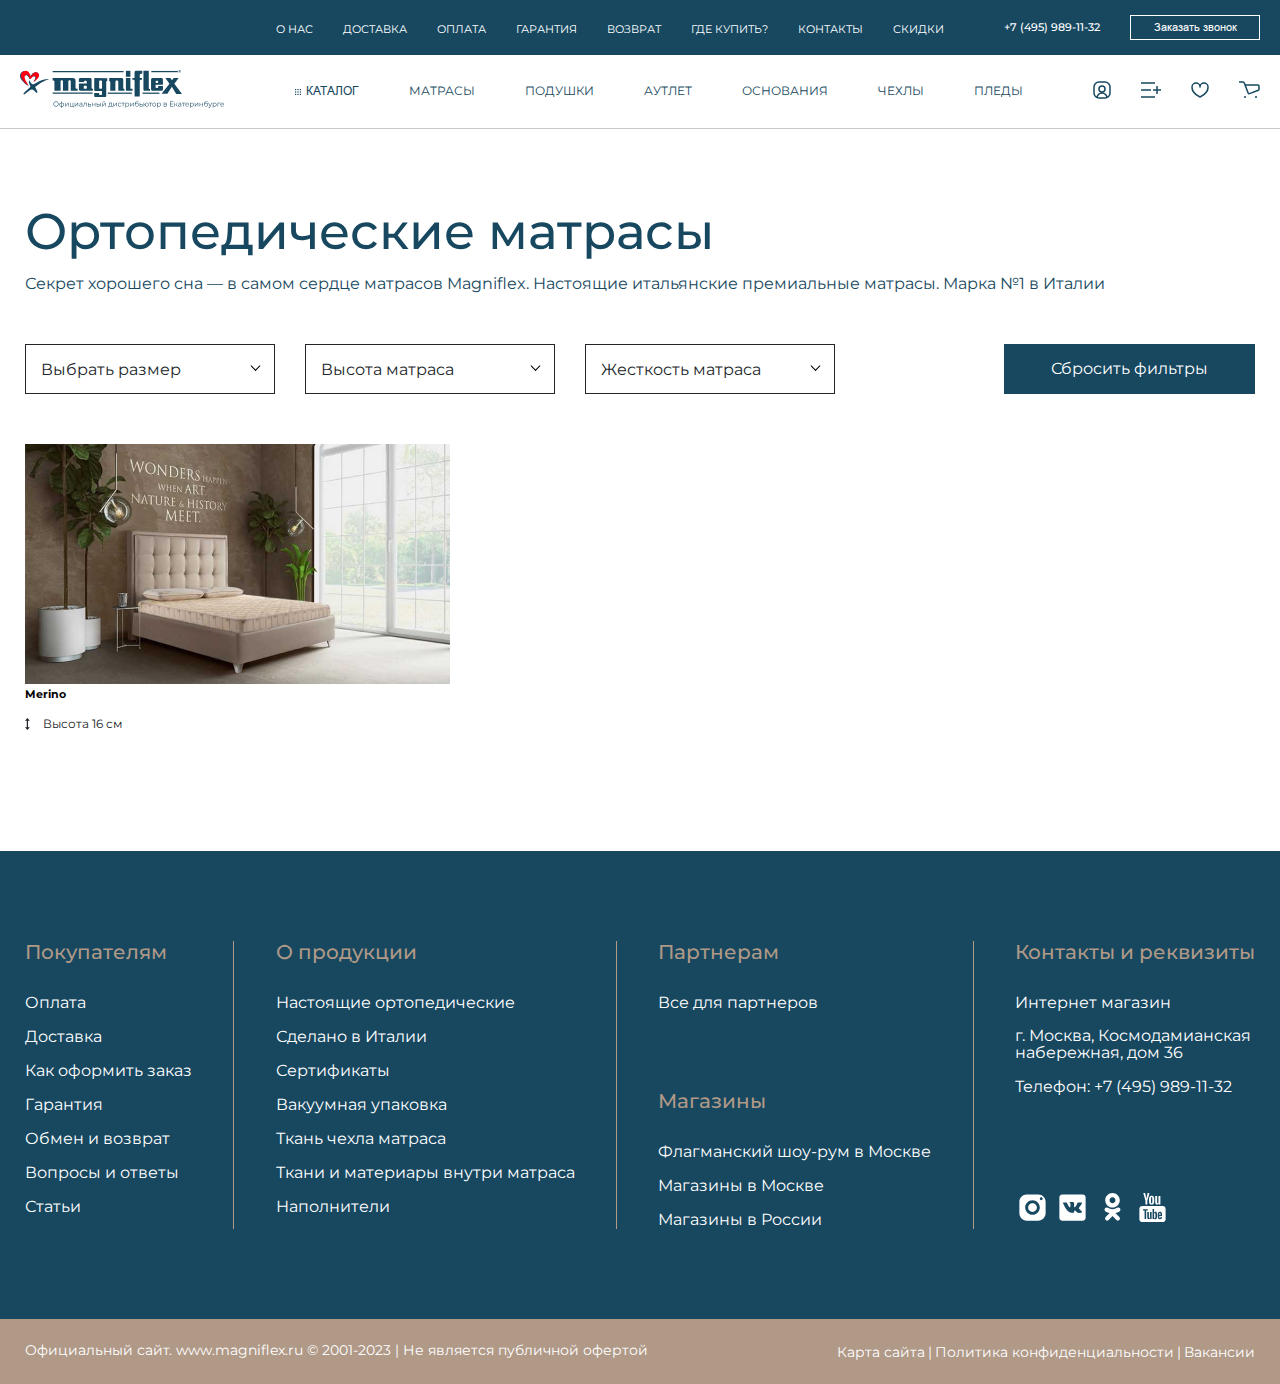
==== catalog.html @ 3612553d "catalog page in progress" ====
<!DOCTYPE html>
<html lang="ru">
<head>
    <meta charset="UTF-8">
    <meta name="viewport" content="width=device-width, initial-scale=1.0">
    <title>MAGNIFLEX</title>
    <!-- Swiper css -->
    <link rel="stylesheet" href="https://cdn.jsdelivr.net/npm/swiper@11/swiper-bundle.min.css" />
    <!-- css file -->
    <!-- fonts -->
    <link rel="stylesheet" href="./fonts/Arial/stylesheet.css">
    <link rel="stylesheet" href="./fonts/Inter/stylesheet.css">
    <link rel="stylesheet" href="./fonts/FuturaPT/stylesheet.css">
    <link rel="preconnect" href="https://fonts.googleapis.com">
    <link rel="preconnect" href="https://fonts.gstatic.com" crossorigin>
    <link href="https://fonts.googleapis.com/css2?family=Bebas+Neue&family=Montserrat:ital,wght@0,100..900;1,100..900&display=swap" rel="stylesheet">
    <!-- fonts -->
    <!-- css link -->
    <link rel="stylesheet" href="./css/style.css">
    <!-- css link -->
</head>
<body>
    <div class="wrapper">

        <!-- header -->
        <header class="header">
            <div class="header_top">
                <div class="main_header_container">
                    <ul class="header_top_link">
                        <li class="header_top_item">
                            <a href="#">
                                О нас
                            </a>
                        </li>
                        <li class="header_top_item">
                            <a href="#">
                                Доставка
                            </a>
                        </li>
                        <li class="header_top_item">
                            <a href="#">
                                Оплата
                            </a>
                        </li>
                        <li class="header_top_item">
                            <a href="#">
                                Гарантия
                            </a>
                        </li>
                        <li class="header_top_item">
                            <a href="#">
                                Возврат
                            </a>
                        </li>
                        <li class="header_top_item">
                            <a href="#">
                                Где купить?
                            </a>
                        </li>
                        <li class="header_top_item">
                            <a href="#">
                                Контакты
                            </a>
                        </li>
                        <li class="header_top_item">
                            <a href="#">
                                Скидки
                            </a>
                        </li>
                    </ul>
                    <div class="header_top_btn">
                        <a href="tel:+74959891132" class="header_top_phone">
                            +7 (495) 989-11-32
                        </a>
                        <button class="header_btn">
                            Заказать звонок
                        </button>
                    </div>
                </div>
            </div>
            <div class="header_bottom">
                <div class="main_header_container">
                    <a href="/" class="header_logo">
                        <img src="./images/logo/header_logo.svg" alt="">
                    </a>
                    <ul class="header_bottom_link">
                        <li class="header_bottom_item">
                            <button class="catalog_btn">
                                <svg width="6" height="6" viewBox="0 0 6 6" fill="none" xmlns="http://www.w3.org/2000/svg">
                                    <rect width="1.2" height="1.2" fill="#174860"/>
                                    <rect x="2.39999" width="1.2" height="1.2" fill="#174860"/>
                                    <rect x="4.79999" width="1.2" height="1.2" fill="#174860"/>
                                    <rect y="2.39999" width="1.2" height="1.2" fill="#174860"/>
                                    <rect y="4.8" width="1.2" height="1.2" fill="#174860"/>
                                    <rect x="2.39999" y="2.39999" width="1.2" height="1.2" fill="#174860"/>
                                    <rect x="2.39999" y="4.8" width="1.2" height="1.2" fill="#174860"/>
                                    <rect x="4.79999" y="2.39999" width="1.2" height="1.2" fill="#174860"/>
                                    <rect x="4.79999" y="4.8" width="1.2" height="1.2" fill="#174860"/>
                                </svg>
                                Каталог
                            </button>
                        </li>
                        <li class="header_bottom_item">
                            <a href="#">
                                Матрасы
                            </a>
                        </li>
                        <li class="header_bottom_item">
                            <a href="#">
                                Подушки
                            </a>
                        </li>
                        <li class="header_bottom_item">
                            <a href="#">
                                Аутлет
                            </a>
                        </li>
                        <li class="header_bottom_item">
                            <a href="#">
                                Основания
                            </a>
                        </li>
                        <li class="header_bottom_item hidden">
                            <a href="#">
                                Чехлы
                            </a>
                        </li>
                        <li class="header_bottom_item hidden">
                            <a href="#">
                                Пледы
                            </a>
                        </li>
                    </ul>
                    <div class="header_icons">
                        <a href="#">
                            <img src="./images/icons/user_icon.svg" alt="">
                        </a>
                        <a href="#">
                            <img src="./images/icons/catalog_2.svg" alt="">
                        </a>
                        <a href="#">
                            <img src="./images/icons/heart_icon.svg" alt="">
                        </a>
                        <a href="#">
                            <img src="./images/icons/shop_icon.svg" alt="">
                        </a>
                        <button class="burger_icon">
                            <img src="./images/icons/burger_icon.svg" alt="">
                        </button>
                    </div>
                </div>
            </div>
            <div class="catalog">
                <ul class="catalog_link">
                    <li class="catalog_item">
                        <a href="#">
                            <img src="./images/catalog1.png" alt="">
                            <span>
                                Матрасы
                            </span>
                        </a>
                    </li>
                    <li class="catalog_item center">
                        <a href="#">
                            <img src="./images/catalog2.png" alt="">
                            <span>
                                Подушки
                            </span>
                        </a>
                    </li>
                    <li class="catalog_item end">
                        <a href="#">
                            <img src="./images/catalog3.png" alt="">
                            <span>
                                Чехлы
                            </span>
                        </a>
                    </li>
                    <li class="catalog_item">
                        <a href="#">
                            <img src="./images/catalog4.png" alt="">
                            <span>
                                Основания
                            </span>
                        </a>
                    </li>
                    <li class="catalog_item center">
                        <a href="#">
                            <img src="./images/catalog5.png" alt="">
                            <span>
                                Пледы
                            </span>
                        </a>
                    </li>
                </ul>
            </div>
            <!-- media_menu -->
            <div class="media_menu">
                <ul class="media_menu_link">
                    <li class="media_menu_item">
                        <a href="#">
                            Матрасы
                        </a>
                    </li>
                    <li class="media_menu_item">
                        <a href="#">
                            Подушки
                        </a>
                    </li>
                    <li class="media_menu_item">
                        <a href="#">
                            Аутлет
                        </a>
                    </li>
                    <li class="media_menu_item">
                        <a href="#">
                            Основания
                        </a>
                    </li>
                    <li class="media_menu_item">
                        <a href="#">
                            Чехлы
                        </a>
                    </li>
                    <li class="media_menu_item">
                        <a href="#">
                            Пледы
                        </a>
                    </li>
                </ul>
                <div class="header_top_btn">
                    <a href="tel:+74959891132" class="header_top_phone">
                        +7 (495) 989-11-32
                    </a>
                    <button class="header_btn">
                        Заказать звонок
                    </button>
                </div>
            </div>
            <!-- media_menu -->
        </header>
        <!-- header -->


        <!-- main -->
        <main>

          <!-- catalog -->
          <section class="catalog_block">
            <div class="main_container title_container">
              <div class="catalog_block_title">
                <div class="title_content">
                  <h3 class="main_title">
                    Ортопедические матрасы
                  </h3>
                  <p>
                    Секрет хорошего сна — в самом сердце матрасов Magniflex. Настоящие итальянские премиальные матрасы. Марка №1 в Италии
                  </p>
                </div>
                <button class="filter_media_btn">
                  Фильтры
                  <img src="./images/icons/catalog_filter.svg" alt="">
                </button>
              </div>
            </div>
            <div class="main_container">
              <div class="catalog_filter">
                <div class="filter_left">
                  <div class="select">
                    <div class="selectBtn" data-type="firstOption">
                      Выбрать размер
                    </div>
                    <div class="selectDropdown">
                      <div class="option" data-type="firstOption">First option</div>
                      <div class="option" data-type="secondOption">Second option</div>
                      <div class="option" data-type="thirdOption">Third option</div>
                    </div>
                  </div>
                  <div class="select">
                    <div class="selectBtn" data-type="firstOption">
                      Высота матраса
                    </div>
                    <div class="selectDropdown">
                      <div class="option" data-type="firstOption">First option</div>
                      <div class="option" data-type="secondOption">Second option</div>
                      <div class="option" data-type="thirdOption">Third option</div>
                      <div class="option" data-type="forthOption">Forth option</div>
                      <div class="option" data-type="fifthOption">Fifth option</div>
                      <div class="option" data-type="sixthOption">Sixth option</div>
                    </div>
                  </div>
                  <div class="select">
                    <div class="selectBtn" data-type="firstOption">
                      Жесткость матраса
                    </div>
                    <div class="selectDropdown">
                      <div class="option" data-type="firstOption">First option</div>
                      <div class="option" data-type="secondOption">Second option</div>
                      <div class="option" data-type="thirdOption">Third option</div>
                    </div>
                  </div>
                </div>
                <button class="filter_btn">
                  Сбросить фильтры
                </button>
              </div>
              <div class="catalog_cards">
                <div class="catalog_card">
                  <img src="./images/catalog_img.png" alt="">
                  <div class="catalog_card_content">
                    <h6>
                      Merino
                    </h6>
                    <div class="catalog_card_filter">
                      <div class="card_size">
                        <img src="./images/icons/size-icon.svg" alt="">
                        <div class="select">
                          <div class="selectBtn" data-type="firstOption">
                            Высота 16 см
                          </div>
                          <div class="selectDropdown">
                            <div class="option" data-type="firstOption">
                              Высота 17 см
                            </div>
                            <div class="option" data-type="secondOption">
                              Высота 18 см
                            </div>
                            <div class="option" data-type="thirdOption">
                              Высота 19 см
                            </div>
                          </div>
                        </div>
                      </div>
                      <select class="vodiapicker">
                        <option value="en" class="test select_btn" data-thumbnail="./images/icons/circle1.svg">
                          Мягкий
                        </option>
                        <option value="au" class="select_btn" data-thumbnail="./images/icons/circle2.svg">
                          Средней мягкости
                        </option>
                        <option value="uk" class="select_btn" data-thumbnail="./images/icons/circle3.svg">
                          Средний
                        </option>
                        <option value="cn" class="select_btn" data-thumbnail="./images/icons/circle4.svg">
                          Сердней жесткости
                        </option>
                        <option value="de" class="select_btn" data-thumbnail="./images/icons/circle5.svg">
                          Жесткий
                        </option>
                        <option value="dk" class="select_btn" data-thumbnail="./images/icons/circle6.svg">
                          Dual
                        </option>
                        <option value="fr" class="select_btn" data-thumbnail="./images/icons/circle7.svg">
                          Средней жесткости / жетский
                        </option>
                      </select>
                      <div class="lang-select">
                        <button class="btn-select" value=""></button>
                        <div class="b">
                          <ul id="a"></ul>
                        </div>
                      </div>
                    </div>
                </div>
              </div>
            </div>
          </section>
          <!-- catalog -->

        </main>
        <!-- main -->

        <!-- footer -->
        <footer class="footer">
            <div class="footer_top">
                <div class="main_container">
                    <div class="footer_block">
                        <h6>
                            Покупателям
                        </h6>
                        <div class="footer_links">
                            <ul class="footer_link">
                                <li class="footer_item">
                                    <a href="#">
                                        Оплата
                                    </a>
                                </li>
                                <li class="footer_item">
                                    <a href="#">
                                        Доставка
                                    </a>
                                </li>
                                <li class="footer_item">
                                    <a href="#">
                                        Как оформить заказ
                                    </a>
                                </li>
                                <li class="footer_item">
                                    <a href="#">
                                        Гарантия
                                    </a>
                                </li>
                            </ul>
                            <ul class="footer_link">
                                <li class="footer_item">
                                    <a href="#">
                                        Обмен и возврат
                                    </a>
                                </li>
                                <li class="footer_item">
                                    <a href="#">
                                        Вопросы и ответы
                                    </a>
                                </li>
                                <li class="footer_item">
                                    <a href="#">
                                        Статьи
                                    </a>
                                </li>
                            </ul>
                        </div>
                    </div>
                    <div class="footer_line"></div>
                    <div class="footer_block">
                        <h6>
                            О продукции
                        </h6>
                        <div class="footer_links">
                            <ul class="footer_link">
                                <li class="footer_item">
                                    <a href="#">
                                        Настоящие ортопедические
                                    </a>
                                </li>
                                <li class="footer_item">
                                    <a href="#">
                                        Сделано в Италии
                                    </a>
                                </li>
                                <li class="footer_item">
                                    <a href="#">
                                        Сертификаты
                                    </a>
                                </li>
                                <li class="footer_item">
                                    <a href="#">
                                        Вакуумная упаковка
                                    </a>
                                </li>
                            </ul>
                            <ul class="footer_link">
                                <li class="footer_item">
                                    <a href="#">
                                        Ткань чехла матраса
                                    </a>
                                </li>
                                <li class="footer_item">
                                    <a href="#">
                                        Ткани и материары внутри матраса
                                    </a>
                                </li>
                                <li class="footer_item">
                                    <a href="#">
                                        Наполнители
                                    </a>
                                </li>
                            </ul>
                        </div>
                    </div>
                    <div class="footer_line"></div>
                    <div class="footer_links_two">
                        <div class="footer_block">
                            <h6>
                                Партнерам
                            </h6>
                            <ul class="footer_link">
                                <li class="footer_item">
                                    <a href="#">
                                        Все для партнеров
                                    </a>
                                </li>
                            </ul>
                        </div>
                        <div class="footer_block">
                            <h6>
                                Магазины
                            </h6>
                            <ul class="footer_link">
                                <li class="footer_item">
                                    <a href="#">
                                        Флагманский шоу-рум в Москве
                                    </a>
                                </li>
                                <li class="footer_item">
                                    <a href="#">
                                        Магазины в Москве
                                    </a>
                                </li>
                                <li class="footer_item">
                                    <a href="#">
                                        Магазины в России
                                    </a>
                                </li>
                            </ul>
                        </div>
                    </div>
                    <div class="footer_line"></div>
                    <div class="footer_links_two">
                        <div class="footer_block">
                            <h6>
                                Контакты и реквизиты
                            </h6>
                            <ul class="footer_link">
                                <li class="footer_item">
                                    <a href="#">
                                        Интернет магазин
                                    </a>
                                </li>
                                <li class="footer_item">
                                    <a href="#">
                                        г. Москва, Космодамианская<br> набережная, дом 36
                                    </a>
                                </li>
                                <li class="footer_item">
                                    <a href="tel:+74959891132">
                                        Телефон: +7 (495) 989-11-32
                                    </a>
                                </li>
                            </ul>
                        </div>
                        <div class="footer_social">
                            <a href="#">
                                <img src="./images/icons/instagram_icon.svg" alt="">
                            </a>
                            <a href="#">
                                <img src="./images/icons/vk_icon.svg" alt="">
                            </a>
                            <a href="#">
                                <img src="./images/icons/Odnoklassniki_icon.svg" alt="">
                            </a>
                            <a href="#">
                                <img src="./images/icons/YouTube_icon.svg" alt="">
                            </a>
                        </div>
                    </div>
                </div>
            </div>
            <div class="footer_bottom">
                <div class="main_container">
                    <p>
                        Официальный сайт. <a href="www.magniflex.ru">www.magniflex.ru</a> © 2001-2023 | Не является публичной офертой
                    </p>
                    <ul>
                        <li>
                            <a href="#">
                                Карта сайта
                            </a>
                        </li>
                        <li>
                            <span>
                                |
                            </span>
                        </li>
                        <li>
                            <a href="#">
                                Политика конфиденциальности
                            </a>
                        </li>
                        <li>
                            <span>
                                |
                            </span>
                        </li>
                        <li>
                            <a href="#">
                                Вакансии
                            </a>
                        </li>
                    </ul>
                </div>
            </div>
        </footer>
        <!-- footer -->
    </div>

    <script src="https://cdnjs.cloudflare.com/ajax/libs/jquery/3.7.1/jquery.min.js" integrity="sha512-v2CJ7UaYy4JwqLDIrZUI/4hqeoQieOmAZNXBeQyjo21dadnwR+8ZaIJVT8EE2iyI61OV8e6M8PP2/4hpQINQ/g==" crossorigin="anonymous" referrerpolicy="no-referrer"></script>
    <!-- Swiper js -->
    <script src="https://cdn.jsdelivr.net/npm/swiper@11/swiper-bundle.min.js"></script>
    <!-- Swiper js -->
    <!-- js file -->
    <script src="./js/main.js"></script>
    <!-- js file -->
</body>
</html>
---- fonts/Arial/stylesheet.css ----
/* This stylesheet generated by Transfonter (https://transfonter.org) on August 20, 2017 5:39 PM */

@font-face {
	font-family: 'Arial';
	src: url('Arial-ItalicMT.eot');
	src: local('Arial Italic'), local('Arial-ItalicMT'),
		url('Arial-ItalicMT.eot?#iefix') format('embedded-opentype'),
		url('Arial-ItalicMT.woff') format('woff'),
		url('Arial-ItalicMT.ttf') format('truetype');
	font-weight: normal;
	font-style: italic;
}

@font-face {
	font-family: 'Arial Narrow';
	src: url('ArialNarrow-Bold.eot');
	src: local('Arial Narrow Bold'), local('ArialNarrow-Bold'),
		url('ArialNarrow-Bold.eot?#iefix') format('embedded-opentype'),
		url('ArialNarrow-Bold.woff') format('woff'),
		url('ArialNarrow-Bold.ttf') format('truetype');
	font-weight: bold;
	font-style: normal;
}

@font-face {
	font-family: 'Arial';
	src: url('Arial-BoldItalicMT.eot');
	src: local('Arial Bold Italic'), local('Arial-BoldItalicMT'),
		url('Arial-BoldItalicMT.eot?#iefix') format('embedded-opentype'),
		url('Arial-BoldItalicMT.woff') format('woff'),
		url('Arial-BoldItalicMT.ttf') format('truetype');
	font-weight: bold;
	font-style: italic;
}

@font-face {
	font-family: 'Arial Narrow';
	src: url('ArialNarrow.eot');
	src: local('Arial Narrow'), local('ArialNarrow'),
		url('ArialNarrow.eot?#iefix') format('embedded-opentype'),
		url('ArialNarrow.woff') format('woff'),
		url('ArialNarrow.ttf') format('truetype');
	font-weight: normal;
	font-style: normal;
}

@font-face {
	font-family: 'Arial Narrow';
	src: url('ArialNarrow-Italic.eot');
	src: local('Arial Narrow Italic'), local('ArialNarrow-Italic'),
		url('ArialNarrow-Italic.eot?#iefix') format('embedded-opentype'),
		url('ArialNarrow-Italic.woff') format('woff'),
		url('ArialNarrow-Italic.ttf') format('truetype');
	font-weight: normal;
	font-style: italic;
}

@font-face {
	font-family: 'Arial';
	src: url('ArialMT.eot');
	src: local('Arial'), local('ArialMT'),
		url('ArialMT.eot?#iefix') format('embedded-opentype'),
		url('ArialMT.woff') format('woff'),
		url('ArialMT.ttf') format('truetype');
	font-weight: normal;
	font-style: normal;
}

@font-face {
	font-family: 'Arial';
	src: url('Arial-BoldMT.eot');
	src: local('Arial Bold'), local('Arial-BoldMT'),
		url('Arial-BoldMT.eot?#iefix') format('embedded-opentype'),
		url('Arial-BoldMT.woff') format('woff'),
		url('Arial-BoldMT.ttf') format('truetype');
	font-weight: bold;
	font-style: normal;
}

@font-face {
	font-family: 'Arial';
	src: url('Arial-Black.eot');
	src: local('Arial Black'), local('Arial-Black'),
		url('Arial-Black.eot?#iefix') format('embedded-opentype'),
		url('Arial-Black.woff') format('woff'),
		url('Arial-Black.ttf') format('truetype');
	font-weight: 900;
	font-style: normal;
}

@font-face {
	font-family: 'Arial Narrow';
	src: url('ArialNarrow-BoldItalic.eot');
	src: local('Arial Narrow Bold Italic'), local('ArialNarrow-BoldItalic'),
		url('ArialNarrow-BoldItalic.eot?#iefix') format('embedded-opentype'),
		url('ArialNarrow-BoldItalic.woff') format('woff'),
		url('ArialNarrow-BoldItalic.ttf') format('truetype');
	font-weight: bold;
	font-style: italic;
}
---- fonts/Inter/stylesheet.css ----
@font-face {
    font-family: 'Inter';
    src: url('Inter-BoldItalic.eot');
    src: local('Inter Bold Italic'), local('Inter-BoldItalic'),
        url('Inter-BoldItalic.eot?#iefix') format('embedded-opentype'),
        url('Inter-BoldItalic.woff2') format('woff2'),
        url('Inter-BoldItalic.woff') format('woff'),
        url('Inter-BoldItalic.ttf') format('truetype');
    font-weight: bold;
    font-style: italic;
}

@font-face {
    font-family: 'Inter';
    src: url('Inter-MediumItalic.eot');
    src: local('Inter Medium Italic'), local('Inter-MediumItalic'),
        url('Inter-MediumItalic.eot?#iefix') format('embedded-opentype'),
        url('Inter-MediumItalic.woff2') format('woff2'),
        url('Inter-MediumItalic.woff') format('woff'),
        url('Inter-MediumItalic.ttf') format('truetype');
    font-weight: 500;
    font-style: italic;
}

@font-face {
    font-family: 'Inter';
    src: url('Inter-ThinItalicBETA.eot');
    src: local('Inter Thin Italic BETA'), local('Inter-ThinItalicBETA'),
        url('Inter-ThinItalicBETA.eot?#iefix') format('embedded-opentype'),
        url('Inter-ThinItalicBETA.woff2') format('woff2'),
        url('Inter-ThinItalicBETA.woff') format('woff'),
        url('Inter-ThinItalicBETA.ttf') format('truetype');
    font-weight: 100;
    font-style: italic;
}

@font-face {
    font-family: 'Inter';
    src: url('Inter-Regular.eot');
    src: local('Inter Regular'), local('Inter-Regular'),
        url('Inter-Regular.eot?#iefix') format('embedded-opentype'),
        url('Inter-Regular.woff2') format('woff2'),
        url('Inter-Regular.woff') format('woff'),
        url('Inter-Regular.ttf') format('truetype');
    font-weight: normal;
    font-style: normal;
}

@font-face {
    font-family: 'Inter';
    src: url('Inter-Black.eot');
    src: local('Inter Black'), local('Inter-Black'),
        url('Inter-Black.eot?#iefix') format('embedded-opentype'),
        url('Inter-Black.woff2') format('woff2'),
        url('Inter-Black.woff') format('woff'),
        url('Inter-Black.ttf') format('truetype');
    font-weight: 900;
    font-style: normal;
}

@font-face {
    font-family: 'Inter';
    src: url('Inter-BlackItalic.eot');
    src: local('Inter Black Italic'), local('Inter-BlackItalic'),
        url('Inter-BlackItalic.eot?#iefix') format('embedded-opentype'),
        url('Inter-BlackItalic.woff2') format('woff2'),
        url('Inter-BlackItalic.woff') format('woff'),
        url('Inter-BlackItalic.ttf') format('truetype');
    font-weight: 900;
    font-style: italic;
}

@font-face {
    font-family: 'Inter';
    src: url('Inter-LightBETA.eot');
    src: local('Inter Light BETA'), local('Inter-LightBETA'),
        url('Inter-LightBETA.eot?#iefix') format('embedded-opentype'),
        url('Inter-LightBETA.woff2') format('woff2'),
        url('Inter-LightBETA.woff') format('woff'),
        url('Inter-LightBETA.ttf') format('truetype');
    font-weight: 300;
    font-style: normal;
}

@font-face {
    font-family: 'Inter';
    src: url('Inter-SemiBold.eot');
    src: local('Inter Semi Bold'), local('Inter-SemiBold'),
        url('Inter-SemiBold.eot?#iefix') format('embedded-opentype'),
        url('Inter-SemiBold.woff2') format('woff2'),
        url('Inter-SemiBold.woff') format('woff'),
        url('Inter-SemiBold.ttf') format('truetype');
    font-weight: 600;
    font-style: normal;
}

@font-face {
    font-family: 'Inter';
    src: url('Inter-ExtraBoldItalic.eot');
    src: local('Inter Extra Bold Italic'), local('Inter-ExtraBoldItalic'),
        url('Inter-ExtraBoldItalic.eot?#iefix') format('embedded-opentype'),
        url('Inter-ExtraBoldItalic.woff2') format('woff2'),
        url('Inter-ExtraBoldItalic.woff') format('woff'),
        url('Inter-ExtraBoldItalic.ttf') format('truetype');
    font-weight: 800;
    font-style: italic;
}

@font-face {
    font-family: 'Inter';
    src: url('Inter-Bold.eot');
    src: local('Inter Bold'), local('Inter-Bold'),
        url('Inter-Bold.eot?#iefix') format('embedded-opentype'),
        url('Inter-Bold.woff2') format('woff2'),
        url('Inter-Bold.woff') format('woff'),
        url('Inter-Bold.ttf') format('truetype');
    font-weight: bold;
    font-style: normal;
}

@font-face {
    font-family: 'Inter';
    src: url('Inter-ExtraLightItalicBETA.eot');
    src: local('Inter Extra Light Italic BETA'), local('Inter-ExtraLightItalicBETA'),
        url('Inter-ExtraLightItalicBETA.eot?#iefix') format('embedded-opentype'),
        url('Inter-ExtraLightItalicBETA.woff2') format('woff2'),
        url('Inter-ExtraLightItalicBETA.woff') format('woff'),
        url('Inter-ExtraLightItalicBETA.ttf') format('truetype');
    font-weight: 200;
    font-style: italic;
}

@font-face {
    font-family: 'Inter';
    src: url('Inter-ExtraLightBETA.eot');
    src: local('Inter Extra Light BETA'), local('Inter-ExtraLightBETA'),
        url('Inter-ExtraLightBETA.eot?#iefix') format('embedded-opentype'),
        url('Inter-ExtraLightBETA.woff2') format('woff2'),
        url('Inter-ExtraLightBETA.woff') format('woff'),
        url('Inter-ExtraLightBETA.ttf') format('truetype');
    font-weight: 200;
    font-style: normal;
}

@font-face {
    font-family: 'Inter';
    src: url('Inter-ExtraBold.eot');
    src: local('Inter Extra Bold'), local('Inter-ExtraBold'),
        url('Inter-ExtraBold.eot?#iefix') format('embedded-opentype'),
        url('Inter-ExtraBold.woff2') format('woff2'),
        url('Inter-ExtraBold.woff') format('woff'),
        url('Inter-ExtraBold.ttf') format('truetype');
    font-weight: 800;
    font-style: normal;
}

@font-face {
    font-family: 'Inter';
    src: url('Inter-ThinBETA.eot');
    src: local('Inter Thin BETA'), local('Inter-ThinBETA'),
        url('Inter-ThinBETA.eot?#iefix') format('embedded-opentype'),
        url('Inter-ThinBETA.woff2') format('woff2'),
        url('Inter-ThinBETA.woff') format('woff'),
        url('Inter-ThinBETA.ttf') format('truetype');
    font-weight: 100;
    font-style: normal;
}

@font-face {
    font-family: 'Inter';
    src: url('Inter-LightItalicBETA.eot');
    src: local('Inter Light Italic BETA'), local('Inter-LightItalicBETA'),
        url('Inter-LightItalicBETA.eot?#iefix') format('embedded-opentype'),
        url('Inter-LightItalicBETA.woff2') format('woff2'),
        url('Inter-LightItalicBETA.woff') format('woff'),
        url('Inter-LightItalicBETA.ttf') format('truetype');
    font-weight: 300;
    font-style: italic;
}

@font-face {
    font-family: 'Inter';
    src: url('Inter-Italic.eot');
    src: local('Inter Italic'), local('Inter-Italic'),
        url('Inter-Italic.eot?#iefix') format('embedded-opentype'),
        url('Inter-Italic.woff2') format('woff2'),
        url('Inter-Italic.woff') format('woff'),
        url('Inter-Italic.ttf') format('truetype');
    font-weight: normal;
    font-style: italic;
}

@font-face {
    font-family: 'Inter';
    src: url('Inter-SemiBoldItalic.eot');
    src: local('Inter Semi Bold Italic'), local('Inter-SemiBoldItalic'),
        url('Inter-SemiBoldItalic.eot?#iefix') format('embedded-opentype'),
        url('Inter-SemiBoldItalic.woff2') format('woff2'),
        url('Inter-SemiBoldItalic.woff') format('woff'),
        url('Inter-SemiBoldItalic.ttf') format('truetype');
    font-weight: 600;
    font-style: italic;
}

@font-face {
    font-family: 'Inter';
    src: url('Inter-Medium.eot');
    src: local('Inter Medium'), local('Inter-Medium'),
        url('Inter-Medium.eot?#iefix') format('embedded-opentype'),
        url('Inter-Medium.woff2') format('woff2'),
        url('Inter-Medium.woff') format('woff'),
        url('Inter-Medium.ttf') format('truetype');
    font-weight: 500;
    font-style: normal;
}
---- fonts/FuturaPT/stylesheet.css ----
@font-face {
    font-family: 'Futura PT';
    src: url('FuturaPT-Heavy.eot');
    src: local('Futura PT Heavy'), local('FuturaPT-Heavy'),
        url('FuturaPT-Heavy.eot?#iefix') format('embedded-opentype'),
        url('FuturaPT-Heavy.woff') format('woff'),
        url('FuturaPT-Heavy.ttf') format('truetype');
    font-weight: 900;
    font-style: normal;
}

@font-face {
    font-family: 'Futura PT';
    src: url('FuturaPT-Medium.eot');
    src: local('Futura PT Medium'), local('FuturaPT-Medium'),
        url('FuturaPT-Medium.eot?#iefix') format('embedded-opentype'),
        url('FuturaPT-Medium.woff') format('woff'),
        url('FuturaPT-Medium.ttf') format('truetype');
    font-weight: 500;
    font-style: normal;
}

@font-face {
    font-family: 'Futura PT';
    src: url('FuturaPT-MediumObl.eot');
    src: local('Futura PT Medium Oblique'), local('FuturaPT-MediumObl'),
        url('FuturaPT-MediumObl.eot?#iefix') format('embedded-opentype'),
        url('FuturaPT-MediumObl.woff') format('woff'),
        url('FuturaPT-MediumObl.ttf') format('truetype');
    font-weight: 500;
    font-style: italic;
}

@font-face {
    font-family: 'Futura PT Cond';
    src: url('FuturaPTCond-Medium.eot');
    src: local('Futura PT Cond Medium'), local('FuturaPTCond-Medium'),
        url('FuturaPTCond-Medium.eot?#iefix') format('embedded-opentype'),
        url('FuturaPTCond-Medium.woff') format('woff'),
        url('FuturaPTCond-Medium.ttf') format('truetype');
    font-weight: 500;
    font-style: normal;
}

@font-face {
    font-family: 'Futura PT';
    src: url('FuturaPT-LightObl.eot');
    src: local('Futura PT Light Oblique'), local('FuturaPT-LightObl'),
        url('FuturaPT-LightObl.eot?#iefix') format('embedded-opentype'),
        url('FuturaPT-LightObl.woff') format('woff'),
        url('FuturaPT-LightObl.ttf') format('truetype');
    font-weight: 300;
    font-style: italic;
}

@font-face {
    font-family: 'Futura PT Book';
    src: url('FuturaPT-Book.eot');
    src: local('Futura PT Book'), local('FuturaPT-Book'),
        url('FuturaPT-Book.eot?#iefix') format('embedded-opentype'),
        url('FuturaPT-Book.woff') format('woff'),
        url('FuturaPT-Book.ttf') format('truetype');
    font-weight: normal;
    font-style: normal;
}

@font-face {
    font-family: 'Futura PT Cond';
    src: url('FuturaPTCond-Bold.eot');
    src: local('Futura PT Cond Bold'), local('FuturaPTCond-Bold'),
        url('FuturaPTCond-Bold.eot?#iefix') format('embedded-opentype'),
        url('FuturaPTCond-Bold.woff') format('woff'),
        url('FuturaPTCond-Bold.ttf') format('truetype');
    font-weight: bold;
    font-style: normal;
}

@font-face {
    font-family: 'Futura PT Book';
    src: url('FuturaPT-BookObl.eot');
    src: local('Futura PT Book Oblique'), local('FuturaPT-BookObl'),
        url('FuturaPT-BookObl.eot?#iefix') format('embedded-opentype'),
        url('FuturaPT-BookObl.woff') format('woff'),
        url('FuturaPT-BookObl.ttf') format('truetype');
    font-weight: normal;
    font-style: italic;
}

@font-face {
    font-family: 'Futura PT Cond Extra';
    src: url('FuturaPTCond-ExtraBoldObl.eot');
    src: local('Futura PT Cond Extra Bold Oblique'), local('FuturaPTCond-ExtraBoldObl'),
        url('FuturaPTCond-ExtraBoldObl.eot?#iefix') format('embedded-opentype'),
        url('FuturaPTCond-ExtraBoldObl.woff') format('woff'),
        url('FuturaPTCond-ExtraBoldObl.ttf') format('truetype');
    font-weight: 800;
    font-style: italic;
}

@font-face {
    font-family: 'Futura PT';
    src: url('FuturaPT-Light.eot');
    src: local('Futura PT Light'), local('FuturaPT-Light'),
        url('FuturaPT-Light.eot?#iefix') format('embedded-opentype'),
        url('FuturaPT-Light.woff') format('woff'),
        url('FuturaPT-Light.ttf') format('truetype');
    font-weight: 300;
    font-style: normal;
}

@font-face {
    font-family: 'Futura PT';
    src: url('FuturaPT-BoldObl.eot');
    src: local('Futura PT Bold Oblique'), local('FuturaPT-BoldObl'),
        url('FuturaPT-BoldObl.eot?#iefix') format('embedded-opentype'),
        url('FuturaPT-BoldObl.woff') format('woff'),
        url('FuturaPT-BoldObl.ttf') format('truetype');
    font-weight: bold;
    font-style: italic;
}

@font-face {
    font-family: 'Futura PT Demi';
    src: url('FuturaPT-DemiObl.eot');
    src: local('Futura PT Demi Oblique'), local('FuturaPT-DemiObl'),
        url('FuturaPT-DemiObl.eot?#iefix') format('embedded-opentype'),
        url('FuturaPT-DemiObl.woff') format('woff'),
        url('FuturaPT-DemiObl.ttf') format('truetype');
    font-weight: 600;
    font-style: italic;
}

@font-face {
    font-family: 'Futura PT Cond Extra';
    src: url('FuturaPTCond-ExtraBold.eot');
    src: local('Futura PT Cond Extra Bold'), local('FuturaPTCond-ExtraBold'),
        url('FuturaPTCond-ExtraBold.eot?#iefix') format('embedded-opentype'),
        url('FuturaPTCond-ExtraBold.woff') format('woff'),
        url('FuturaPTCond-ExtraBold.ttf') format('truetype');
    font-weight: 800;
    font-style: normal;
}

@font-face {
    font-family: 'Futura PT Demi';
    src: url('FuturaPT-Demi.eot');
    src: local('Futura PT Demi'), local('FuturaPT-Demi'),
        url('FuturaPT-Demi.eot?#iefix') format('embedded-opentype'),
        url('FuturaPT-Demi.woff') format('woff'),
        url('FuturaPT-Demi.ttf') format('truetype');
    font-weight: 600;
    font-style: normal;
}

@font-face {
    font-family: 'Futura PT';
    src: url('FuturaPT-HeavyObl.eot');
    src: local('Futura PT Heavy Oblique'), local('FuturaPT-HeavyObl'),
        url('FuturaPT-HeavyObl.eot?#iefix') format('embedded-opentype'),
        url('FuturaPT-HeavyObl.woff') format('woff'),
        url('FuturaPT-HeavyObl.ttf') format('truetype');
    font-weight: 900;
    font-style: italic;
}

@font-face {
    font-family: 'Futura PT Extra';
    src: url('FuturaPT-ExtraBoldObl.eot');
    src: local('Futura PT Extra Bold Oblique'), local('FuturaPT-ExtraBoldObl'),
        url('FuturaPT-ExtraBoldObl.eot?#iefix') format('embedded-opentype'),
        url('FuturaPT-ExtraBoldObl.woff') format('woff'),
        url('FuturaPT-ExtraBoldObl.ttf') format('truetype');
    font-weight: 800;
    font-style: italic;
}

@font-face {
    font-family: 'Futura PT Cond Book';
    src: url('FuturaPTCond-Book.eot');
    src: local('Futura PT Cond Book'), local('FuturaPTCond-Book'),
        url('FuturaPTCond-Book.eot?#iefix') format('embedded-opentype'),
        url('FuturaPTCond-Book.woff') format('woff'),
        url('FuturaPTCond-Book.ttf') format('truetype');
    font-weight: normal;
    font-style: normal;
}

@font-face {
    font-family: 'Futura PT';
    src: url('FuturaPT-Bold.eot');
    src: local('Futura PT Bold'), local('FuturaPT-Bold'),
        url('FuturaPT-Bold.eot?#iefix') format('embedded-opentype'),
        url('FuturaPT-Bold.woff') format('woff'),
        url('FuturaPT-Bold.ttf') format('truetype');
    font-weight: bold;
    font-style: normal;
}

@font-face {
    font-family: 'Futura PT Extra';
    src: url('FuturaPT-ExtraBold.eot');
    src: local('Futura PT Extra Bold'), local('FuturaPT-ExtraBold'),
        url('FuturaPT-ExtraBold.eot?#iefix') format('embedded-opentype'),
        url('FuturaPT-ExtraBold.woff') format('woff'),
        url('FuturaPT-ExtraBold.ttf') format('truetype');
    font-weight: 800;
    font-style: normal;
}

@font-face {
    font-family: 'Futura PT Cond';
    src: url('FuturaPTCond-BoldObl.eot');
    src: local('Futura PT Cond Bold Oblique'), local('FuturaPTCond-BoldObl'),
        url('FuturaPTCond-BoldObl.eot?#iefix') format('embedded-opentype'),
        url('FuturaPTCond-BoldObl.woff') format('woff'),
        url('FuturaPTCond-BoldObl.ttf') format('truetype');
    font-weight: bold;
    font-style: italic;
}

@font-face {
    font-family: 'Futura PT Cond';
    src: url('FuturaPTCond-MediumObl.eot');
    src: local('Futura PT Cond Medium Oblique'), local('FuturaPTCond-MediumObl'),
        url('FuturaPTCond-MediumObl.eot?#iefix') format('embedded-opentype'),
        url('FuturaPTCond-MediumObl.woff') format('woff'),
        url('FuturaPTCond-MediumObl.ttf') format('truetype');
    font-weight: 500;
    font-style: italic;
}

@font-face {
    font-family: 'Futura PT Cond Book';
    src: url('FuturaPTCond-BookObl.eot');
    src: local('Futura PT Cond Book Oblique'), local('FuturaPTCond-BookObl'),
        url('FuturaPTCond-BookObl.eot?#iefix') format('embedded-opentype'),
        url('FuturaPTCond-BookObl.woff') format('woff'),
        url('FuturaPTCond-BookObl.ttf') format('truetype');
    font-weight: normal;
    font-style: italic;
}
---- css/style.css ----
@font-face {
  font-family: "Ouvality";
  src: url("../fonts/Ouvality/Ouvality.ttf");
}
* {
  margin: 0;
  padding: 0;
  box-sizing: border-box;
  list-style: none;
}

a {
  text-decoration: none;
  color: inherit;
  display: inline-block;
}

img {
  max-width: 100%;
}

span, label {
  display: inline-block;
}

html {
  scroll-behavior: smooth;
}

body {
  font-family: "Montserrat", Arial, Helvetica, sans-serif;
  font-style: normal;
}

input {
  outline: none;
}

button {
  border: none;
  cursor: pointer;
  background: transparent;
  outline: 0;
}

address {
  font-style: normal;
}

.wrapper {
  width: 100%;
  overflow: hidden;
}

.main_container {
  max-width: 1400px;
  margin: 0 auto;
}
.main_header_container {
  max-width: 1500px;
  margin: 0 auto;
}
.main_title {
  font-size: 50px;
  font-weight: 500;
  line-height: 55px;
  color: #174860;
}

.swiper .office_block {
  position: relative;
  overflow: hidden;
  display: block;
  width: 100%;
}
.swiper .office_block img {
  width: 100%;
  height: 100%;
  -o-object-fit: cover;
     object-fit: cover;
}
.swiper h6 {
  position: absolute;
  top: 50%;
  left: 50%;
  transform: translate(-50%, -50%);
  z-index: 3;
  color: #FFFFFF;
  font-size: 20px;
  font-weight: 500;
  line-height: 24px;
  text-align: center;
  width: 300px;
}
.swiper h5 {
  color: #FFFFFF;
  font-size: 20px;
  font-weight: 500;
  line-height: 24px;
  text-align: center;
  width: 300px;
}
.swiper .background_linear {
  position: absolute;
  left: 0;
  top: 0;
  width: 100%;
  height: 100%;
  background: rgba(33, 37, 41, 0.5);
  z-index: 2;
}
.swiper .slider_text {
  position: absolute;
  top: 50%;
  left: 50%;
  transform: translate(-50%, -50%);
  z-index: 3;
  display: flex;
  align-items: center;
  flex-direction: column;
  gap: 30px;
}
.swiper .slider_btn {
  width: 45px;
  height: 45px;
  border: 1px solid #FFFFFF;
  display: flex;
  align-items: center;
  justify-content: center;
}
.swiper .slider_btn img {
  width: 6px;
  height: 12px;
}

.catalog_filter {
  margin: 50px 0;
  display: flex;
  justify-content: space-between;
  gap: 10px;
}
.catalog_filter .filter_left {
  display: flex;
  gap: 30px;
}
.catalog_filter .filter_btn {
  white-space: nowrap;
  font-family: "Montserrat", sans-serif;
  height: 50px;
  font-size: 16px;
  font-weight: 400;
  line-height: 19.5px;
  padding: 15px 47px;
  background: #174860;
  color: #FFFFFF;
}
.catalog_filter .select {
  position: relative;
  width: 250px;
}
.catalog_filter .select .selectBtn {
  height: 50px;
  padding: 15px;
  font-size: 16px;
  line-height: 19px;
  color: #212529;
  width: 100%;
  cursor: pointer;
  position: relative;
  -webkit-user-select: none;
  -moz-user-select: none;
  user-select: none;
  border: 1px solid #212529;
}
.catalog_filter .select .selectBtn:after {
  content: "";
  position: absolute;
  top: 45%;
  right: 15px;
  width: 6px;
  height: 6px;
  transform: translateY(-50%) rotate(45deg);
  border-right: 1px solid #000;
  border-bottom: 1px solid #000;
  transition: 0.2s ease;
}
.catalog_filter .select .selectBtn.toggle {
  border-radius: 3px 3px 0 0;
}
.catalog_filter .select .selectBtn.toggle:after {
  transform: translateY(-50%) rotate(-135deg);
}
.catalog_filter .select .selectDropdown {
  position: absolute;
  top: 100%;
  width: 100%;
  border-radius: 0 0 3px 3px;
  overflow: hidden;
  background: var(--bg1);
  border-top: 1px solid #eee;
  z-index: 1;
  background: #fff;
  transform: scale(1, 0);
  transform-origin: top center;
  visibility: hidden;
  transition: 0.2s ease;
  box-shadow: 0 3px 3px rgba(0, 0, 0, 0.2);
}
.catalog_filter .select .selectDropdown .option {
  padding: 10px;
  box-sizing: border-box;
  cursor: pointer;
}
.catalog_filter .select .selectDropdown .option:hover {
  background: #f8f8f8;
}
.catalog_filter .select .selectDropdown.toggle {
  visibility: visible;
  transform: scale(1, 1);
}

.header {
  position: relative;
}
.header_logo {
  min-width: 205px;
}
.header_btn {
  width: 130px;
  height: 25px;
  font-weight: 500;
  font-size: 11px;
  line-height: 13.41px;
  color: #FFFFFF;
  padding: 5px 18px;
  border: 1px solid #FFFFFF;
}
.header_icons {
  flex-shrink: 0;
  display: flex;
  align-items: center;
  gap: 30px;
}
.header .burger_icon {
  display: none;
}
.header_top {
  background: #174860;
}
.header_top_link {
  margin-left: auto;
  padding: 18px 0;
  display: flex;
  align-items: center;
  gap: 30px;
}
.header_top_item a {
  font-weight: 400;
  font-size: 11px;
  line-height: 13.41px;
  color: #FFFFFF;
  text-transform: uppercase;
  transition: 0.3s ease;
}
.header_top_item a:hover {
  color: #FF0012;
}
.header_top_btn {
  display: flex;
  align-items: center;
  gap: 30px;
}
.header_top_phone {
  font-weight: 500;
  font-size: 11px;
  line-height: 13.41px;
  color: #FFFFFF;
}
.header_bottom {
  border-bottom: 1px solid rgba(33, 37, 41, 0.2509803922);
  padding: 15px 0;
}
.header_bottom .main_header_container {
  justify-content: space-between;
}
.header_bottom_link {
  gap: 50px;
  display: flex;
  align-items: center;
}
.header_bottom_item a,
.header_bottom_item .catalog_btn {
  display: flex;
  align-items: center;
  gap: 5px;
  font-size: 12px;
  font-weight: 400;
  line-height: 14.63px;
  color: #174860;
  text-transform: uppercase;
  transition: 0.3s ease;
}
.header_bottom_item a:hover,
.header_bottom_item .catalog_btn:hover {
  color: #FF0012;
}
.header_bottom_item a:hover svg rect,
.header_bottom_item .catalog_btn:hover svg rect {
  transition: 0.3s ease;
  fill: #FF0012;
}
.header .main_header_container {
  display: flex;
  align-items: center;
  gap: 60px;
}
.header .media_menu {
  padding: 25px 30px;
  position: absolute;
  width: 100%;
  left: -100%;
  top: 100%;
  z-index: 9;
  transition: 0.3s ease;
  display: flex;
  flex-direction: column;
  gap: 25px;
  background: #FFFFFF;
}
.header .media_menu_link {
  display: flex;
  flex-direction: column;
}
.header .media_menu_item {
  padding: 10px 0;
  border-bottom: 1px solid rgba(33, 37, 41, 0.2509803922);
}
.header .media_menu_item a {
  display: flex;
  align-items: center;
  gap: 5px;
  font-size: 12px;
  font-weight: 400;
  line-height: 14.63px;
  color: #174860;
  text-transform: uppercase;
  transition: 0.3s ease;
}
.header .media_menu_item a:hover {
  color: #FF0012;
}
.header .media_menu .header_top_btn {
  justify-content: center;
  flex-wrap: wrap;
}
.header .media_menu .header_top_btn .header_top_phone {
  color: #174860;
}
.header .media_menu .header_top_btn .header_btn {
  border: 1px solid #174860;
  color: #174860;
}
.header .media_menu.active {
  left: 0;
}

.catalog {
  position: absolute;
  left: 0;
  top: 100%;
  z-index: 5;
  width: 100%;
  overflow: hidden;
  height: 0;
  background: #FFFFFF;
  transition: 0.3s ease;
}
.catalog_link {
  margin: 50px auto;
  max-width: 740px;
  padding: 0 20px;
  display: flex;
  flex-wrap: wrap;
  gap: 50px;
}
.catalog_item {
  width: calc(33.3333333333% - 34px);
}
.catalog_item.center {
  display: flex;
  justify-content: center;
}
.catalog_item.end {
  display: flex;
  justify-content: end;
}
.catalog a {
  width: 100px;
  display: flex;
  flex-direction: column;
  font-size: 12px;
  font-weight: 400;
  line-height: 14.63px;
  text-align: center;
  color: #212529;
  text-transform: uppercase;
  transition: 0.3s ease;
}
.catalog a:hover {
  color: #FF0012;
}
.catalog a img {
  min-width: 100px;
  height: 100px;
}

.catalog.active {
  height: 381px;
}

.home {
  background: #F7F7F7;
}
.home .homeSwiper .swiper-pagination {
  max-width: 1400px;
  margin: 0 auto;
  top: 20%;
  left: 25px;
  right: 25px;
  bottom: auto;
  display: flex;
  justify-content: start;
  gap: 10px;
}
.home .homeSwiper .swiper-pagination-bullet {
  width: 25px;
  height: 5px;
  border-radius: 0;
  background: rgba(255, 255, 255, 0.5019607843);
  margin: 0;
}
.home .homeSwiper .swiper-pagination-bullet-active {
  background: #FFFFFF;
}
.home .home_slide {
  position: relative;
  display: flex;
  align-items: center;
}
.home .home_slide img {
  height: 100%;
  -o-object-fit: cover;
     object-fit: cover;
}
.home .background_linear {
  position: absolute;
  top: 0;
  left: 0;
  width: 100%;
  height: 100%;
  background: linear-gradient(90deg, rgba(23, 72, 96, 0.5), rgba(23, 72, 96, 0) 100%);
}
.home .main_container {
  position: absolute;
  left: 0;
  right: 0;
  margin: 0 auto;
  z-index: 3;
}
.home h1 {
  font-size: 50px;
  font-weight: 500;
  line-height: 55px;
  color: #FFFFFF;
  max-width: 606px;
}
.home a {
  margin-top: 44px;
  font-size: 14px;
  font-weight: 500;
  line-height: 17.07px;
  color: #FFFFFF;
  text-transform: uppercase;
  padding: 18px 48px;
  border: 1px solid #FFFFFF;
}

.chempion_img {
  position: relative;
  transform: translateY(5px);
}
.chempion .main_title {
  text-align: center;
  color: #FFFFFF;
  max-width: 850px;
  margin: 0 auto 50px auto;
}
.chempion_text {
  text-align: center;
  width: 100%;
  position: absolute;
  top: 50%;
  left: 50%;
  transform: translate(-50%, -50%);
}
.chempion_text a {
  font-size: 14px;
  font-weight: 500;
  line-height: 17.07px;
  color: #FFFFFF;
  padding: 15px 48px;
  border: 1px solid #FFFFFF;
  text-transform: uppercase;
}

.news {
  padding: 100px 0;
  background: #F7F7F7;
}
.news_more {
  display: none;
}
.news_title {
  display: flex;
  align-items: center;
  justify-content: space-between;
  margin-bottom: 53px;
}
.news_title a {
  font-size: 20px;
  font-weight: 400;
  line-height: 24.38px;
  color: #212529;
}
.news_in {
  display: flex;
  flex-wrap: wrap;
  gap: 40px;
}
.news_card {
  width: calc(25% - 30px);
}
.news_card img {
  width: 100%;
}
.news_card h6 {
  font-size: 20px;
  font-weight: 500;
  line-height: 22px;
  color: #174860;
  margin: 30px 0 10px 0;
}
.news_card p {
  font-size: 16px;
  font-weight: 400;
  line-height: 17.6px;
  color: #212529;
}

.statistic {
  background: #F7F7F7;
  padding: 95px 0;
}
.statistic .line {
  margin: 0 10px;
  width: 1px;
  min-height: 170px;
  background: rgba(33, 37, 41, 0.2509803922);
}
.statistic_blocks {
  display: flex;
  align-items: stretch;
  justify-content: space-between;
  flex-wrap: wrap;
}
.statistic_block {
  max-width: 220px;
}
.statistic img {
  width: 50px;
  height: 50px;
}
.statistic h6 {
  font-size: 16px;
  font-weight: 500;
  line-height: 17.6px;
  color: #174860;
  margin: 24px 0 10px 0;
}
.statistic p {
  font-size: 14px;
  font-weight: 400;
  line-height: 15.4px;
  color: #B09987;
}

.comfortable {
  background: #FFFFFF;
  padding: 75px 0;
}
.comfortable .main_title {
  text-align: center;
}
.comfortable .comfortableSwiper {
  overflow: visible;
}
.comfortable p {
  max-width: 1090px;
  font-size: 20px;
  font-weight: 400;
  line-height: 22px;
  text-align: center;
  margin: 20px auto 53px auto;
}
.comfortable_card a {
  padding: 0;
  border: none;
  display: block;
}
.comfortable_card a img {
  width: 6px;
  height: 12px;
}
.comfortable_card img {
  width: 100%;
}
.comfortable_card h6 {
  text-align: left;
  width: auto;
  transform: none;
  position: static;
  font-size: 28px;
  font-weight: 500;
  line-height: 22px;
  color: #174860;
  margin-bottom: 10px;
}
.comfortable_card span {
  font-size: 16px;
  font-weight: 400;
  line-height: 16px;
  color: #B09987;
}
.comfortable_content {
  padding: 20px 0;
  display: flex;
  align-items: center;
  justify-content: space-between;
  border-bottom: 1px solid rgba(33, 37, 41, 0.2509803922);
}

.bestsellers {
  padding: 90px 0 75px 0;
  background: #F7F7F7;
}
.bestsellers h3 {
  font-size: 28px;
  font-weight: 500;
  line-height: 30px;
  color: #B09987;
  margin-bottom: 50px;
}
.bestsellers_content {
  padding: 20px 0;
  display: flex;
  align-items: center;
  justify-content: space-between;
  border-bottom: 1px solid rgba(33, 37, 41, 0.2509803922);
}
.bestsellers .bestsellersSwiper {
  overflow: visible;
}
.bestsellers_btns {
  margin-top: 75px;
  display: flex;
  align-items: center;
  justify-content: end;
  gap: 40px;
}
.bestsellers_btns button {
  width: 12px;
  height: 24px;
}
.bestsellers_card img {
  width: 100%;
}
.bestsellers_card h6 {
  text-align: left;
  width: auto;
  transform: none;
  position: static;
  font-size: 28px;
  font-weight: 500;
  line-height: 22px;
  color: #174860;
  margin-bottom: 10px;
}
.bestsellers_card span {
  font-size: 16px;
  font-weight: 400;
  line-height: 16px;
  color: #B09987;
}
.bestsellers_card a {
  text-transform: uppercase;
  font-size: 14px;
  font-weight: 500;
  line-height: 17.07px;
  color: #174860;
  padding: 8px 29px;
  border: 1px solid #174860;
}

.youtube {
  padding: 112px 0;
}
.youtube .main_title {
  text-align: center;
  margin-bottom: 50px;
}
.youtube .youtubeSwiper .swiper-slide img {
  width: 100%;
}
.youtube_slider {
  display: flex;
  align-items: center;
  gap: 50px;
}
.youtube .slider_btn {
  flex-shrink: 0;
}
.youtube .slider_btns {
  padding: 0 25px;
  margin-top: 25px;
  display: none;
  align-items: center;
  justify-content: end;
  gap: 18px;
}
.youtube .slider_btns button {
  flex-shrink: 0;
}

.office_title {
  padding: 90px 0;
  background-image: url("../images/office_bg.png");
  background-size: cover;
  background-position: center;
}
.office .main_title {
  margin: 0 auto;
  max-width: 900px;
  text-align: center;
  color: #FFFFFF;
}
.office p {
  max-width: 1132px;
  margin: 50px auto 0 auto;
  font-size: 20px;
  font-weight: 400;
  line-height: 22px;
  text-align: center;
  color: #FFFFFF;
}

.partner {
  padding: 105px 0;
}
.partner .main_title {
  text-align: center;
  color: #212529;
  margin-bottom: 53px;
}
.partner_logo {
  display: flex;
  align-items: center;
  gap: 12px;
}
.partner .top_logo {
  display: flex;
  align-items: center;
  gap: 12px;
}
.partner .bottom_logo {
  display: flex;
  align-items: center;
  gap: 12px;
}

.new {
  padding: 75px 0;
}
.new .main_title {
  text-align: center;
  margin-bottom: 75px;
}
.new_cards {
  display: flex;
  flex-wrap: wrap;
  gap: 50px 30px;
}
.new_card {
  width: calc(33.3333333333% - 20px);
  border: 1px solid rgba(33, 37, 41, 0.2509803922);
}
.new_card_img img {
  width: 100%;
  height: 100%;
  -o-object-fit: cover;
     object-fit: cover;
}
.new_card span {
  font-size: 14px;
  font-weight: 400;
  line-height: 15.4px;
  color: #8C8C8C;
}
.new_card h6 {
  font-size: 20px;
  font-weight: 500;
  line-height: 24.38px;
  color: #174860;
  margin: 15px 0;
}
.new_card p {
  font-size: 16px;
  font-weight: 400;
  line-height: 17.6px;
  color: #212529;
}
.new_card .new_card_bottom {
  margin-top: 8px;
  display: flex;
  justify-content: end;
}
.new_card .new_card_bottom button {
  display: flex;
  align-items: center;
  gap: 10px;
  font-size: 12px;
  font-weight: 400;
  line-height: 16px;
  color: #B09987;
}
.new_card_content {
  padding: 20px 30px 30px 30px;
}

.catalog_block {
  padding: 75px 0;
}
.catalog_block .filter_media_btn {
  margin-top: 40px;
  font-family: "Montserrat", sans-serif;
  font-size: 14px;
  font-weight: 500;
  line-height: 15.4px;
  color: #212529;
  display: none;
  align-items: center;
  justify-content: center;
  gap: 10px;
  height: 50px;
  width: 100%;
  border-bottom: 1px solid rgba(33, 37, 41, 0.2509803922);
}
.catalog_block_title {
  margin-bottom: 50px;
}
.catalog_block_title .main_title {
  margin-bottom: 15px;
}
.catalog_block_title p {
  font-size: 16px;
  font-weight: 400;
  line-height: 19.5px;
  color: #174860;
}
.catalog_block .catalog_card .card_size {
  display: flex;
  gap: 13px;
}
.catalog_block .catalog_card .vodiapicker {
  display: none;
}
.catalog_block .catalog_card .lang-select .btn-select span {
  font-family: "Montserrat", sans-serif;
  font-weight: 400;
  font-size: 12px;
  line-height: 16px;
  color: #212529;
}
.catalog_block .catalog_card #a {
  padding: 10px;
}
.catalog_block .catalog_card #a img, .catalog_block .catalog_card .btn-select img {
  width: 12px;
  height: 12px;
  overflow: hidden;
  border-radius: 50%;
  flex-shrink: 0;
}
.catalog_block .catalog_card #a li {
  padding-top: 5px;
  padding-bottom: 5px;
  display: flex;
  align-items: center;
  gap: 10px;
}
.catalog_block .catalog_card #a li {
  cursor: pointer;
}
.catalog_block .catalog_card #a li span {
  font-weight: 400;
  font-size: 12px;
  line-height: 16px;
  color: #212529;
}
.catalog_block .catalog_card .b {
  position: absolute;
  display: none;
  width: 100%;
  max-width: 200px;
  box-shadow: 0 6px 12px rgba(0, 0, 0, 0.175);
  background: white;
  border-radius: 5px;
}
.catalog_block .catalog_card .open {
  display: show !important;
}
.catalog_block .catalog_card .btn-select {
  width: 100%;
}
.catalog_block .catalog_card .btn-select li {
  display: flex;
  align-items: center;
  gap: 10px;
}
.catalog_block .catalog_card .btn-select:focus {
  outline: none;
}
.catalog_block .catalog_card .catalog_card_filter {
  padding: 15px 0;
  display: flex;
  flex-direction: column;
  gap: 10px;
}
.catalog_block .catalog_card .select {
  position: relative;
  width: 250px;
}
.catalog_block .catalog_card .select .selectBtn {
  display: flex;
  gap: 10px;
  align-items: center;
  font-weight: 400;
  font-size: 12px;
  line-height: 16px;
  color: #212529;
  width: 100%;
  cursor: pointer;
  position: relative;
  -webkit-user-select: none;
  -moz-user-select: none;
  user-select: none;
}
.catalog_block .catalog_card .select .selectBtn img {
  flex-shrink: 0;
  width: 12px;
  height: 12px;
  border-radius: 50%;
  overflow: hidden;
}
.catalog_block .catalog_card .select .selectBtn.toggle:after {
  transform: translateY(-50%) rotate(-135deg);
}
.catalog_block .catalog_card .select .selectDropdown {
  position: absolute;
  top: 100%;
  width: 100%;
  border-radius: 0 0 3px 3px;
  overflow: hidden;
  border-top: 1px solid #eee;
  z-index: 1;
  background: #fff;
  transform: scale(1, 0);
  transform-origin: top center;
  visibility: hidden;
  transition: 0.2s ease;
  box-shadow: 0 3px 3px rgba(0, 0, 0, 0.2);
}
.catalog_block .catalog_card .select .selectDropdown .option {
  padding: 10px;
  box-sizing: border-box;
  cursor: pointer;
  font-weight: 400;
  font-size: 12px;
  line-height: 16px;
  color: #212529;
  display: flex;
  gap: 10px;
  align-items: center;
}
.catalog_block .catalog_card .select .selectDropdown .option img {
  flex-shrink: 0;
  width: 12px;
  height: 12px;
  border-radius: 50%;
  overflow: hidden;
}
.catalog_block .catalog_card .select .selectDropdown .option:hover {
  background: #f8f8f8;
}
.catalog_block .catalog_card .select .selectDropdown.toggle {
  visibility: visible;
  transform: scale(1, 1);
}

.footer_top {
  padding: 90px 0;
  background: #174860;
}
.footer_top .main_container {
  display: flex;
  align-items: stretch;
  justify-content: space-between;
}
.footer_bottom {
  background-color: #B09987;
  padding: 23px 0;
}
.footer_bottom .main_container {
  display: flex;
  align-items: center;
  justify-content: space-between;
  gap: 10px;
}
.footer_bottom p {
  font-size: 14px;
  font-weight: 400;
  line-height: 15.4px;
  color: #FFFFFF;
}
.footer_bottom ul {
  display: flex;
  align-items: center;
  gap: 3px;
}
.footer_bottom ul a,
.footer_bottom ul span {
  min-width: -moz-min-content;
  min-width: min-content;
  font-size: 14px;
  font-weight: 400;
  line-height: 15.4px;
  color: #FFFFFF;
}
.footer_social {
  display: flex;
  align-items: center;
  gap: 5px;
}
.footer_line {
  margin: 0 20px;
  flex-shrink: 0;
  min-height: 288px;
  width: 1px;
  background: #B09987;
}
.footer_block {
  display: flex;
  flex-direction: column;
  gap: 30px;
}
.footer_links {
  display: flex;
  flex-direction: column;
  gap: 15px;
}
.footer_links_two {
  display: flex;
  flex-direction: column;
  justify-content: space-between;
  gap: 40px;
}
.footer_link {
  display: flex;
  flex-direction: column;
  gap: 15px;
}
.footer_link a {
  font-size: 16px;
  font-weight: 400;
  line-height: 17.6px;
  color: #FFFFFF;
}
.footer h6 {
  font-size: 20px;
  font-weight: 500;
  line-height: 22px;
  color: #B09987;
}

@media only screen and (max-width: 1560px) {
  .main_container {
    max-width: calc(100% - 50px);
  }
  .main_header_container {
    max-width: calc(100% - 40px);
  }
}
@media only screen and (max-width: 1220px) {
  .header .main_header_container {
    gap: 50px;
  }
  .header_icons {
    gap: 20px;
  }
  .header_top_btn {
    gap: 25px;
  }
  .header_top_link {
    gap: 25px;
  }
  .header_bottom_link {
    gap: 25px;
  }
  .header_bottom .hidden {
    display: none;
  }
}
@media only screen and (max-width: 1150px) {
  .catalog_filter .filter_btn {
    padding: 15px 25px;
  }
  .catalog_filter .filter_left {
    gap: 10px;
  }
  .catalog_filter .select {
    width: 220px;
  }
}
@media only screen and (min-width: 993px) {
  .header .media_menu.active {
    left: -100%;
  }
}
@media only screen and (max-width: 993px) {
  .catalog_filter {
    margin: 30px 0;
    flex-direction: column;
    gap: 10px;
  }
  .catalog_filter .select {
    width: 100%;
  }
  .catalog_filter .select .selectBtn {
    padding: 12px 15px;
    height: 40px;
    font-size: 12px;
    line-height: 13px;
  }
  .catalog_filter .select .selectDropdown .option {
    font-size: 12px;
    line-height: 13px;
  }
  .filter_left {
    flex-direction: column;
  }
  .catalog_block {
    padding: 50px 0;
  }
  .catalog_block .title_container {
    max-width: 100%;
  }
  .catalog_block .title_content {
    padding: 0 25px;
  }
  .catalog_block .filter_media_btn {
    display: flex;
  }
  .catalog_block_title {
    text-align: center;
  }
  .catalog_block_title border .main_title {
    margin-bottom: 20px;
  }
  .catalog_block_title p {
    font-size: 12px;
    line-height: 13px;
  }
  .swiper .slider_text {
    gap: 23px;
  }
  .swiper h6,
  .swiper h5 {
    font-size: 12px;
    max-width: 135px;
    line-height: 13.2px;
  }
  .swiper .slider_btn {
    width: 20px;
    height: 20px;
  }
  .swiper .slider_btn img {
    width: 4px;
    height: 8px;
  }
  .main_title {
    font-size: 28px;
    line-height: 30.8px;
  }
  .header_logo {
    display: flex;
    min-width: auto;
    height: 28px;
  }
  .header_logo img {
    width: 100%;
  }
  .header .burger_icon {
    width: 12px;
    height: 12px;
    align-items: center;
    justify-content: center;
    display: flex;
  }
  .header_icons {
    gap: 10px;
  }
  .header_icons a {
    display: flex;
    height: 12px;
  }
  .header_top {
    display: none;
  }
  .header_bottom {
    padding: 10px 0;
  }
  .header_bottom_link {
    display: none;
  }
  .catalog {
    display: none;
  }
  .home .home_slide {
    height: 500px;
  }
  .home .homeSwiper .swiper-pagination {
    top: 16%;
    gap: 6px;
  }
  .home .homeSwiper .swiper-pagination-bullet {
    width: 15px;
    height: 3px;
  }
  .home h1 {
    font-size: 36px;
    line-height: 39.6px;
  }
  .home a {
    margin-top: 75px;
    padding: 11px 27px;
  }
  .statistic {
    padding: 48px 0;
  }
  .statistic .line {
    display: none;
  }
  .statistic_block {
    max-width: 100%;
    width: 50%;
  }
  .statistic_block:nth-child(4) {
    padding-left: 25px;
  }
  .statistic_block img {
    width: 30px;
    height: 30px;
  }
  .statistic_block h6 {
    margin: 20px 0 10px 0;
    font-size: 12px;
    line-height: 13.2px;
  }
  .statistic_block p {
    font-size: 10px;
    line-height: 11px;
  }
  .statistic .start_border {
    padding-bottom: 25px;
    padding-right: 25px;
  }
  .statistic .two_border {
    padding-left: 25px;
    padding-bottom: 25px;
    border-left: 1px solid rgba(33, 37, 41, 0.2509803922);
  }
  .statistic .three_border {
    padding-right: 25px;
    padding-top: 25px;
    border-top: 1px solid rgba(33, 37, 41, 0.2509803922);
  }
  .statistic .end_border {
    padding-top: 25px;
    padding-left: 25px;
    border-top: 1px solid rgba(33, 37, 41, 0.2509803922);
    border-left: 1px solid rgba(33, 37, 41, 0.2509803922);
  }
  .comfortable {
    padding: 50px 0;
  }
  .comfortable .main_title {
    font-size: 20px;
    line-height: 22px;
  }
  .comfortable_content {
    padding: 10px 0;
  }
  .comfortable p {
    font-size: 12px;
    line-height: 15px;
    margin: 15px 0 50px 0;
  }
  .comfortable_card h6 {
    font-size: 20px;
    line-height: 22px;
    margin-bottom: 5px;
  }
  .comfortable_card span {
    font-size: 12px;
    line-height: 13px;
  }
  .bestsellers {
    padding: 50px 0 24px 0;
  }
  .bestsellers h3 {
    font-size: 20px;
    line-height: 30px;
    margin-bottom: 25px;
  }
  .bestsellers_content {
    flex-direction: column;
    align-items: start;
    gap: 10px;
    padding: 10px 0;
  }
  .bestsellers_card h6 {
    font-size: 20px;
    line-height: 20px;
    margin-bottom: 5px;
  }
  .bestsellers_card span {
    font-size: 12px;
    line-height: 13px;
  }
  .bestsellers_card a {
    font-size: 12px;
    line-height: 14.63px;
    padding: 4.5px;
    width: 100%;
    text-align: center;
  }
  .bestsellers_btns {
    gap: 18px;
    margin-top: 25px;
  }
  .bestsellers_btns button {
    width: 6px;
    height: 12px;
  }
  .chempion_img {
    height: 360px;
  }
  .chempion_img img {
    width: 100%;
    height: 360px;
    -o-object-fit: cover;
       object-fit: cover;
  }
  .chempion_text a {
    padding: 12px 19px;
    font-size: 12px;
    line-height: 14.63px;
  }
  .chempion .main_title {
    font-size: 28px;
    line-height: 30.8px;
    margin-bottom: 30px;
  }
  .news {
    padding: 50px 0;
  }
  .news_title {
    margin-bottom: 30px;
    justify-content: center;
  }
  .news_title .main_title {
    text-align: center;
  }
  .news_title a {
    display: none;
  }
  .news_in {
    gap: 30px;
  }
  .news_card {
    width: calc(50% - 15px);
  }
  .news_card h6 {
    margin: 15px 0 10px 0;
    font-size: 16px;
    line-height: 17.6px;
  }
  .news_card p {
    font-size: 12px;
    line-height: 13.2px;
  }
  .office {
    background: #174860;
  }
  .office_title {
    padding: 50px 0;
    background-size: cover;
    background-repeat: no-repeat;
    background-image: url("../images/office_media_bg.png");
  }
  .office .main_title {
    font-size: 28px;
    line-height: 110%;
  }
  .office p {
    font-size: 14px;
    line-height: 17px;
    margin-top: 15px;
  }
  .partner {
    padding: 50px 0;
  }
  .partner_logo {
    flex-direction: column;
    gap: 5px;
  }
  .partner .main_title {
    margin-bottom: 48px;
    font-size: 20px;
    line-height: 22px;
  }
  .new {
    padding: 50px 0;
  }
  .new .main_title {
    margin-bottom: 30px;
  }
  .new_card {
    width: calc(50% - 15px);
  }
  .new_card h6 {
    margin: 15px 0 10px 0;
    font-size: 16px;
    line-height: 17.6px;
  }
  .new_card p {
    font-size: 12px;
    line-height: 13.2px;
  }
  .footer h6 {
    font-size: 16px;
    line-height: 17px;
  }
  .footer_bottom {
    padding: 12px 0;
  }
  .footer_bottom .main_container {
    align-items: start;
    flex-direction: column-reverse;
  }
  .footer_bottom p {
    font-size: 8px;
    line-height: 8.8px;
  }
  .footer_bottom ul li {
    display: flex;
    align-items: center;
  }
  .footer_bottom ul a,
  .footer_bottom ul span {
    font-size: 8px;
    line-height: 8.8px;
  }
  .footer_social {
    gap: 3px;
  }
  .footer_social a {
    width: 20px;
    height: 20px;
  }
  .footer_block {
    gap: 20px;
  }
  .footer_links {
    flex-direction: row;
    gap: 30px;
  }
  .footer_links a {
    max-width: 135px;
  }
  .footer_link {
    gap: 10px;
  }
  .footer_link a {
    font-size: 12px;
    line-height: 13px;
  }
  .footer_line {
    display: none;
  }
  .footer_top {
    padding: 50px 0;
  }
  .footer_top .main_container {
    flex-direction: column;
    gap: 40px;
  }
}
@media only screen and (max-width: 768px) {
  .new_cards {
    gap: 30px;
  }
  .new_card {
    width: 100%;
    border: none;
  }
  .new_card span {
    display: none;
  }
  .new_card .new_card_content {
    padding: 0;
  }
  .new_card .new_card_bottom {
    display: none;
  }
  .news_card {
    width: 100%;
  }
  .news_card:nth-child(n+3) {
    display: none;
  }
  .news_more_in {
    width: 100%;
    display: flex;
    align-items: center;
    justify-content: center;
  }
  .news_more {
    display: flex;
    align-items: center;
    gap: 10px;
    font-size: 14px;
    font-weight: 400;
    line-height: 15.4px;
    color: #174860;
  }
  .youtube {
    padding: 50px 0;
  }
  .youtube .main_container {
    max-width: 100%;
  }
  .youtube .main_title {
    margin-bottom: 34px;
  }
  .youtube .youtubeSwiper {
    overflow: visible;
  }
  .youtube .slider_btn {
    display: none;
  }
  .youtube_slider {
    display: block;
  }
  .youtube .slider_btns {
    display: flex;
  }
  .youtube .slider_btns button {
    width: 6px;
    height: 12px;
  }
  .partner .top_logo {
    max-width: 310px;
  }
  .partner .bottom_logo {
    max-width: 266px;
  }
}/*# sourceMappingURL=style.css.map */
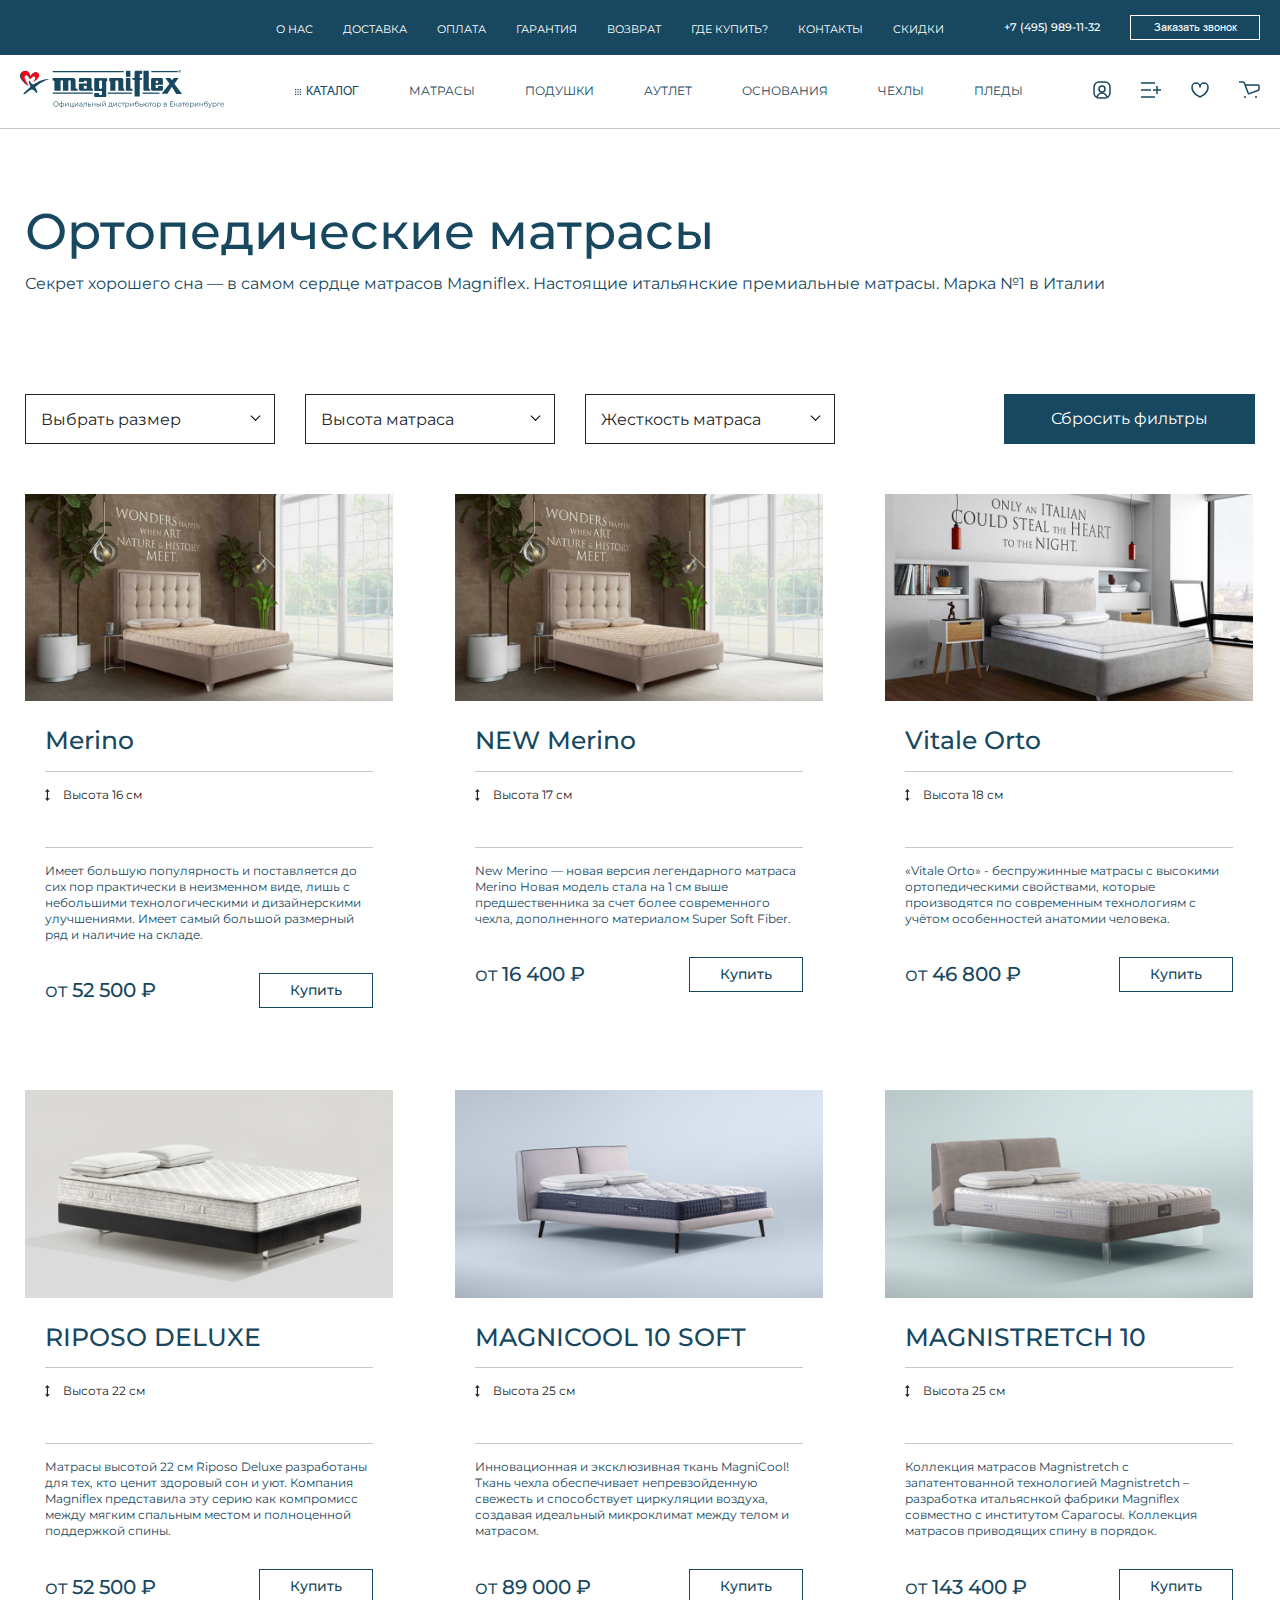
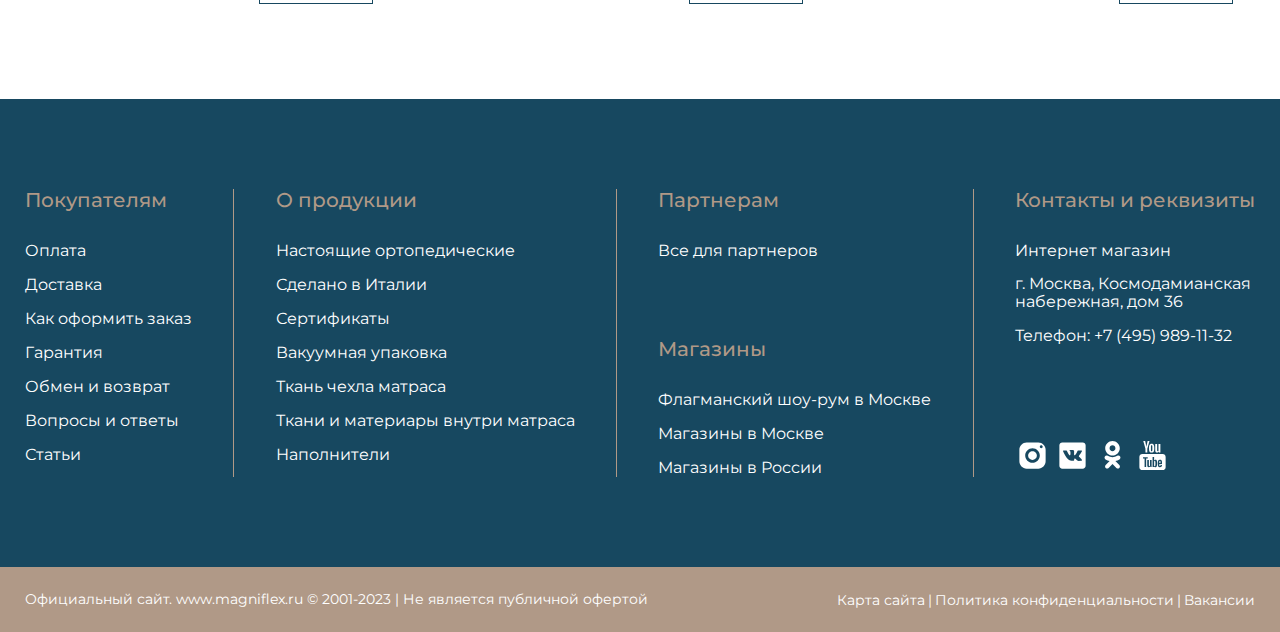
==== commit 89892d49: "catalog the end" ====
--- a/catalog.html
+++ b/catalog.html
@@ -20,7 +20,7 @@
     <!-- css link -->
 </head>
 <body>
-    <div class="wrapper">
+    <div class="">
 
         <!-- header -->
         <header class="header">
@@ -306,7 +306,13 @@
               </div>
               <div class="catalog_cards">
                 <div class="catalog_card">
-                  <img src="./images/catalog_img.png" alt="">
+                  <div class="catalog_card_img">
+                    <img src="./images/catalog_img.png" alt="">
+                    <button>
+                      Сравнить
+                      <img src="./images/icons/card_icon.svg" alt="">
+                    </button>
+                  </div>
                   <div class="catalog_card_content">
                     <h6>
                       Merino
@@ -318,7 +324,7 @@
                           <div class="selectBtn" data-type="firstOption">
                             Высота 16 см
                           </div>
-                          <div class="selectDropdown">
+                          <!-- <div class="selectDropdown">
                             <div class="option" data-type="firstOption">
                               Высота 17 см
                             </div>
@@ -328,7 +334,7 @@
                             <div class="option" data-type="thirdOption">
                               Высота 19 см
                             </div>
-                          </div>
+                          </div> -->
                         </div>
                       </div>
                       <select class="vodiapicker">
@@ -361,6 +367,622 @@
                         </div>
                       </div>
                     </div>
+                    <p>
+                      Имеет большую популярность и поставляется до сих пор практически в неизменном виде, лишь с небольшими технологическими и дизайнерскими улучшениями. Имеет самый большой размерный ряд и наличие на складе.
+                    </p>
+                    <div class="size_blocks">
+                      <button class="size_block">
+                        80x200
+                      </button>
+                      <button class="size_block">
+                        90x190
+                      </button>
+                      <button class="size_block">
+                        90x200
+                      </button>
+                      <button class="size_block disable">
+                        120x190
+                      </button>
+                      <button class="size_block">
+                        120x200
+                      </button>
+                      <button class="size_block">
+                        140x190
+                      </button>
+                      <button class="size_block">
+                        140x200
+                      </button>
+                      <button class="size_block disable">
+                        160x190
+                      </button>
+                      <button class="size_block disable">
+                        160x200
+                      </button>
+                      <button class="size_block">
+                        180x200
+                      </button>
+                      <button class="size_block">
+                        190x200
+                      </button>
+                      <button class="size_block">
+                        200x200
+                      </button>
+                    </div>
+                    <div class="card_bottom">
+                      <h5>
+                        от <b>52 500 ₽</b>
+                      </h5>
+                      <button>
+                        Купить
+                      </button>
+                    </div>
+                  </div>
+                </div>
+                <div class="catalog_card">
+                  <div class="catalog_card_img">
+                    <img src="./images/catalog_img.png" alt="">
+                    <button>
+                      Сравнить
+                      <img src="./images/icons/card_icon.svg" alt="">
+                    </button>
+                  </div>
+                  <div class="catalog_card_content">
+                    <h6>
+                      NEW Merino
+                    </h6>
+                    <div class="catalog_card_filter">
+                      <div class="card_size">
+                        <img src="./images/icons/size-icon.svg" alt="">
+                        <div class="select">
+                          <div class="selectBtn" data-type="firstOption">
+                            Высота 17 см
+                          </div>
+                          <!-- <div class="selectDropdown">
+                            <div class="option" data-type="firstOption">
+                              Высота 16 см
+                            </div>
+                            <div class="option" data-type="secondOption">
+                              Высота 18 см
+                            </div>
+                            <div class="option" data-type="thirdOption">
+                              Высота 19 см
+                            </div>
+                          </div> -->
+                        </div>
+                      </div>
+                      <select class="vodiapicker">
+                        <option value="en" class="test select_btn" data-thumbnail="./images/icons/circle1.svg">
+                          Мягкий
+                        </option>
+                        <option value="au" class="select_btn" data-thumbnail="./images/icons/circle2.svg">
+                          Средней мягкости
+                        </option>
+                        <option value="uk" class="select_btn" data-thumbnail="./images/icons/circle3.svg">
+                          Средний
+                        </option>
+                        <option value="cn" class="select_btn" data-thumbnail="./images/icons/circle4.svg">
+                          Сердней жесткости
+                        </option>
+                        <option value="de" class="select_btn" data-thumbnail="./images/icons/circle5.svg">
+                          Жесткий
+                        </option>
+                        <option value="dk" class="select_btn" data-thumbnail="./images/icons/circle6.svg">
+                          Dual
+                        </option>
+                        <option value="fr" class="select_btn" data-thumbnail="./images/icons/circle7.svg">
+                          Средней жесткости / жетский
+                        </option>
+                      </select>
+                      <div class="lang-select">
+                        <button class="btn-select" value=""></button>
+                        <div class="b">
+                          <ul id="a"></ul>
+                        </div>
+                      </div>
+                    </div>
+                    <p>
+                      New Merino — новая версия легендарного матраса Merino Новая модель стала на 1 см выше предшественника за счет более современного чехла, дополненного материалом Super Soft Fiber.
+                    </p>
+                    <div class="size_blocks">
+                      <button class="size_block">
+                        80x200
+                      </button>
+                      <button class="size_block">
+                        90x190
+                      </button>
+                      <button class="size_block">
+                        90x200
+                      </button>
+                      <button class="size_block disable">
+                        120x190
+                      </button>
+                      <button class="size_block">
+                        120x200
+                      </button>
+                      <button class="size_block">
+                        140x190
+                      </button>
+                      <button class="size_block">
+                        140x200
+                      </button>
+                      <button class="size_block disable">
+                        160x190
+                      </button>
+                      <button class="size_block disable">
+                        160x200
+                      </button>
+                      <button class="size_block">
+                        180x200
+                      </button>
+                      <button class="size_block">
+                        190x200
+                      </button>
+                      <button class="size_block">
+                        200x200
+                      </button>
+                    </div>
+                    <div class="card_bottom">
+                      <h5>
+                        от <b>16 400 ₽</b>
+                      </h5>
+                      <button>
+                        Купить
+                      </button>
+                    </div>
+                  </div>
+                </div>
+                <div class="catalog_card">
+                  <div class="catalog_card_img">
+                    <img src="./images/catalog_img2.png" alt="">
+                    <button>
+                      Сравнить
+                      <img src="./images/icons/card_icon.svg" alt="">
+                    </button>
+                  </div>
+                  <div class="catalog_card_content">
+                    <h6>
+                      Vitale Orto
+                    </h6>
+                    <div class="catalog_card_filter">
+                      <div class="card_size">
+                        <img src="./images/icons/size-icon.svg" alt="">
+                        <div class="select">
+                          <div class="selectBtn" data-type="firstOption">
+                            Высота 18 см
+                          </div>
+                          <!-- <div class="selectDropdown">
+                            <div class="option" data-type="firstOption">
+                              Высота 17 см
+                            </div>
+                            <div class="option" data-type="secondOption">
+                              Высота 16 см
+                            </div>
+                            <div class="option" data-type="thirdOption">
+                              Высота 19 см
+                            </div>
+                          </div> -->
+                        </div>
+                      </div>
+                      <select class="vodiapicker">
+                        <option value="en" class="test select_btn" data-thumbnail="./images/icons/circle1.svg">
+                          Мягкий
+                        </option>
+                        <option value="au" class="select_btn" data-thumbnail="./images/icons/circle2.svg">
+                          Средней мягкости
+                        </option>
+                        <option value="uk" class="select_btn" data-thumbnail="./images/icons/circle3.svg">
+                          Средний
+                        </option>
+                        <option value="cn" class="select_btn" data-thumbnail="./images/icons/circle4.svg">
+                          Сердней жесткости
+                        </option>
+                        <option value="de" class="select_btn" data-thumbnail="./images/icons/circle5.svg">
+                          Жесткий
+                        </option>
+                        <option value="dk" class="select_btn" data-thumbnail="./images/icons/circle6.svg">
+                          Dual
+                        </option>
+                        <option value="fr" class="select_btn" data-thumbnail="./images/icons/circle7.svg">
+                          Средней жесткости / жетский
+                        </option>
+                      </select>
+                      <div class="lang-select">
+                        <button class="btn-select" value=""></button>
+                        <div class="b">
+                          <ul id="a"></ul>
+                        </div>
+                      </div>
+                    </div>
+                    <p>
+                      «Vitale Orto» - беспружинные матрасы с высокими ортопедическими свойствами, которые производятся по современным технологиям с учётом особенностей анатомии человека.
+                    </p>
+                    <div class="size_blocks">
+                      <button class="size_block">
+                        80x200
+                      </button>
+                      <button class="size_block">
+                        90x190
+                      </button>
+                      <button class="size_block">
+                        90x200
+                      </button>
+                      <button class="size_block disable">
+                        120x190
+                      </button>
+                      <button class="size_block">
+                        120x200
+                      </button>
+                      <button class="size_block">
+                        140x190
+                      </button>
+                      <button class="size_block">
+                        140x200
+                      </button>
+                      <button class="size_block disable">
+                        160x190
+                      </button>
+                      <button class="size_block disable">
+                        160x200
+                      </button>
+                      <button class="size_block">
+                        180x200
+                      </button>
+                      <button class="size_block">
+                        190x200
+                      </button>
+                      <button class="size_block">
+                        200x200
+                      </button>
+                    </div>
+                    <div class="card_bottom">
+                      <h5>
+                        от <b>46 800 ₽</b>
+                      </h5>
+                      <button>
+                        Купить
+                      </button>
+                    </div>
+                  </div>
+                </div>
+                <div class="catalog_card">
+                  <div class="catalog_card_img">
+                    <img src="./images/catalog_img3.png" alt="">
+                    <button>
+                      Сравнить
+                      <img src="./images/icons/card_icon.svg" alt="">
+                    </button>
+                  </div>
+                  <div class="catalog_card_content">
+                    <h6>
+                      RIPOSO DELUXE
+                    </h6>
+                    <div class="catalog_card_filter">
+                      <div class="card_size">
+                        <img src="./images/icons/size-icon.svg" alt="">
+                        <div class="select">
+                          <div class="selectBtn" data-type="firstOption">
+                            Высота 22 см
+                          </div>
+                          <!-- <div class="selectDropdown">
+                            <div class="option" data-type="firstOption">
+                              Высота 17 см
+                            </div>
+                            <div class="option" data-type="secondOption">
+                              Высота 18 см
+                            </div>
+                            <div class="option" data-type="thirdOption">
+                              Высота 19 см
+                            </div>
+                          </div> -->
+                        </div>
+                      </div>
+                      <select class="vodiapicker">
+                        <option value="en" class="select_btn" data-thumbnail="./images/icons/circle7.svg">
+                          Средней жесткости / жетский
+                        </option>
+                        <option value="fr" class="test select_btn" data-thumbnail="./images/icons/circle1.svg">
+                          Мягкий
+                        </option>
+                        <option value="au" class="select_btn" data-thumbnail="./images/icons/circle2.svg">
+                          Средней мягкости
+                        </option>
+                        <option value="uk" class="select_btn" data-thumbnail="./images/icons/circle3.svg">
+                          Средний
+                        </option>
+                        <option value="cn" class="select_btn" data-thumbnail="./images/icons/circle4.svg">
+                          Сердней жесткости
+                        </option>
+                        <option value="de" class="select_btn" data-thumbnail="./images/icons/circle5.svg">
+                          Жесткий
+                        </option>
+                        <option value="dk" class="select_btn" data-thumbnail="./images/icons/circle6.svg">
+                          Dual
+                        </option>
+
+                      </select>
+                      <div class="lang-select">
+                        <button class="btn-select" value=""></button>
+                        <div class="b">
+                          <ul id="a"></ul>
+                        </div>
+                      </div>
+                    </div>
+                    <p>
+                      Матрасы высотой 22 см Riposo Deluxe разработаны для тех, кто ценит здоровый сон и уют. Компания Magniflex представила эту серию как компромисс между мягким спальным местом и полноценной поддержкой спины.
+                    </p>
+                    <div class="size_blocks">
+                      <button class="size_block">
+                        80x200
+                      </button>
+                      <button class="size_block">
+                        90x190
+                      </button>
+                      <button class="size_block">
+                        90x200
+                      </button>
+                      <button class="size_block disable">
+                        120x190
+                      </button>
+                      <button class="size_block">
+                        120x200
+                      </button>
+                      <button class="size_block">
+                        140x190
+                      </button>
+                      <button class="size_block">
+                        140x200
+                      </button>
+                      <button class="size_block disable">
+                        160x190
+                      </button>
+                      <button class="size_block disable">
+                        160x200
+                      </button>
+                      <button class="size_block">
+                        180x200
+                      </button>
+                      <button class="size_block">
+                        190x200
+                      </button>
+                      <button class="size_block">
+                        200x200
+                      </button>
+                    </div>
+                    <div class="card_bottom">
+                      <h5>
+                        от <b>52 500 ₽</b>
+                      </h5>
+                      <button>
+                        Купить
+                      </button>
+                    </div>
+                  </div>
+                </div>
+                <div class="catalog_card">
+                  <div class="catalog_card_img">
+                    <img src="./images/catalog_img4.png" alt="">
+                    <button>
+                      Сравнить
+                      <img src="./images/icons/card_icon.svg" alt="">
+                    </button>
+                  </div>
+                  <div class="catalog_card_content">
+                    <h6>
+                      MAGNICOOL 10 SOFT
+                    </h6>
+                    <div class="catalog_card_filter">
+                      <div class="card_size">
+                        <img src="./images/icons/size-icon.svg" alt="">
+                        <div class="select">
+                          <div class="selectBtn" data-type="firstOption">
+                            Высота 25 см
+                          </div>
+                          <!-- <div class="selectDropdown">
+                            <div class="option" data-type="firstOption">
+                              Высота 17 см
+                            </div>
+                            <div class="option" data-type="secondOption">
+                              Высота 18 см
+                            </div>
+                            <div class="option" data-type="thirdOption">
+                              Высота 19 см
+                            </div>
+                          </div> -->
+                        </div>
+                      </div>
+                      <select class="vodiapicker">
+                        <option value="en" class="test select_btn" data-thumbnail="./images/icons/circle1.svg">
+                          Мягкий
+                        </option>
+                        <option value="au" class="select_btn" data-thumbnail="./images/icons/circle2.svg">
+                          Средней мягкости
+                        </option>
+                        <option value="uk" class="select_btn" data-thumbnail="./images/icons/circle3.svg">
+                          Средний
+                        </option>
+                        <option value="cn" class="select_btn" data-thumbnail="./images/icons/circle4.svg">
+                          Сердней жесткости
+                        </option>
+                        <option value="de" class="select_btn" data-thumbnail="./images/icons/circle5.svg">
+                          Жесткий
+                        </option>
+                        <option value="dk" class="select_btn" data-thumbnail="./images/icons/circle6.svg">
+                          Dual
+                        </option>
+                        <option value="fr" class="select_btn" data-thumbnail="./images/icons/circle7.svg">
+                          Средней жесткости / жетский
+                        </option>
+                      </select>
+                      <div class="lang-select">
+                        <button class="btn-select" value=""></button>
+                        <div class="b">
+                          <ul id="a"></ul>
+                        </div>
+                      </div>
+                    </div>
+                    <p>
+                      Инновационная и эксклюзивная ткань MagniCool! Ткань чехла обеспечивает непревзойденную свежесть и способствует циркуляции воздуха, создавая идеальный микроклимат между телом и матрасом.
+                    </p>
+                    <div class="size_blocks">
+                      <button class="size_block">
+                        80x200
+                      </button>
+                      <button class="size_block">
+                        90x190
+                      </button>
+                      <button class="size_block">
+                        90x200
+                      </button>
+                      <button class="size_block disable">
+                        120x190
+                      </button>
+                      <button class="size_block">
+                        120x200
+                      </button>
+                      <button class="size_block">
+                        140x190
+                      </button>
+                      <button class="size_block">
+                        140x200
+                      </button>
+                      <button class="size_block disable">
+                        160x190
+                      </button>
+                      <button class="size_block disable">
+                        160x200
+                      </button>
+                      <button class="size_block">
+                        180x200
+                      </button>
+                      <button class="size_block">
+                        190x200
+                      </button>
+                      <button class="size_block">
+                        200x200
+                      </button>
+                    </div>
+                    <div class="card_bottom">
+                      <h5>
+                        от <b>89 000 ₽</b>
+                      </h5>
+                      <button>
+                        Купить
+                      </button>
+                    </div>
+                  </div>
+                </div>
+                <div class="catalog_card">
+                  <div class="catalog_card_img">
+                    <img src="./images/catalog_img5.png" alt="">
+                    <button>
+                      Сравнить
+                      <img src="./images/icons/card_icon.svg" alt="">
+                    </button>
+                  </div>
+                  <div class="catalog_card_content">
+                    <h6>
+                      MAGNISTRETCH 10
+                    </h6>
+                    <div class="catalog_card_filter">
+                      <div class="card_size">
+                        <img src="./images/icons/size-icon.svg" alt="">
+                        <div class="select">
+                          <div class="selectBtn" data-type="firstOption">
+                            Высота 25 см
+                          </div>
+                          <!-- <div class="selectDropdown">
+                            <div class="option" data-type="firstOption">
+                              Высота 17 см
+                            </div>
+                            <div class="option" data-type="secondOption">
+                              Высота 18 см
+                            </div>
+                            <div class="option" data-type="thirdOption">
+                              Высота 19 см
+                            </div>
+                          </div> -->
+                        </div>
+                      </div>
+                      <select class="vodiapicker">
+                        <option value="en" class="test select_btn" data-thumbnail="./images/icons/circle1.svg">
+                          Мягкий
+                        </option>
+                        <option value="au" class="select_btn" data-thumbnail="./images/icons/circle2.svg">
+                          Средней мягкости
+                        </option>
+                        <option value="uk" class="select_btn" data-thumbnail="./images/icons/circle3.svg">
+                          Средний
+                        </option>
+                        <option value="cn" class="select_btn" data-thumbnail="./images/icons/circle4.svg">
+                          Сердней жесткости
+                        </option>
+                        <option value="de" class="select_btn" data-thumbnail="./images/icons/circle5.svg">
+                          Жесткий
+                        </option>
+                        <option value="dk" class="select_btn" data-thumbnail="./images/icons/circle6.svg">
+                          Dual
+                        </option>
+                        <option value="fr" class="select_btn" data-thumbnail="./images/icons/circle7.svg">
+                          Средней жесткости / жетский
+                        </option>
+                      </select>
+                      <div class="lang-select">
+                        <button class="btn-select" value=""></button>
+                        <div class="b">
+                          <ul id="a"></ul>
+                        </div>
+                      </div>
+                    </div>
+                    <p>
+                      Коллекция матрасов Magnistretch с запатентованной технологией Magnistretch – разработка итальяснкой фабрики Magniflex совместно с институтом Сарагосы. Коллекция матрасов приводящих спину в порядок.
+                    </p>
+                    <div class="size_blocks">
+                      <button class="size_block">
+                        80x200
+                      </button>
+                      <button class="size_block">
+                        90x190
+                      </button>
+                      <button class="size_block">
+                        90x200
+                      </button>
+                      <button class="size_block disable">
+                        120x190
+                      </button>
+                      <button class="size_block">
+                        120x200
+                      </button>
+                      <button class="size_block">
+                        140x190
+                      </button>
+                      <button class="size_block">
+                        140x200
+                      </button>
+                      <button class="size_block disable">
+                        160x190
+                      </button>
+                      <button class="size_block disable">
+                        160x200
+                      </button>
+                      <button class="size_block">
+                        180x200
+                      </button>
+                      <button class="size_block">
+                        190x200
+                      </button>
+                      <button class="size_block">
+                        200x200
+                      </button>
+                    </div>
+                    <div class="card_bottom">
+                      <h5>
+                        от <b>143 400 ₽</b>
+                      </h5>
+                      <button>
+                        Купить
+                      </button>
+                    </div>
+                  </div>
                 </div>
               </div>
             </div>
--- a/css/style.css
+++ b/css/style.css
@@ -134,10 +134,14 @@
 }
 
 .catalog_filter {
-  margin: 50px 0;
+  position: sticky;
+  top: 0;
+  padding: 50px 0;
   display: flex;
   justify-content: space-between;
   gap: 10px;
+  background: #FFFFFF;
+  z-index: 3;
 }
 .catalog_filter .filter_left {
   display: flex;
@@ -876,6 +880,144 @@
   line-height: 19.5px;
   color: #174860;
 }
+.catalog_block .catalog_cards {
+  display: flex;
+  flex-wrap: wrap;
+  gap: 62px;
+}
+.catalog_block .catalog_card {
+  width: calc(33.3333333333% - 42px);
+  transition: 0.3s ease;
+}
+.catalog_block .catalog_card:hover {
+  box-shadow: 0px 4px 30px 0px rgb(219, 219, 219);
+}
+.catalog_block .catalog_card:hover .size_blocks {
+  height: 60px;
+}
+.catalog_block .catalog_card:hover .card_bottom {
+  margin-top: 30px;
+}
+.catalog_block .catalog_card:hover .catalog_card_img button {
+  display: block;
+}
+.catalog_block .catalog_card:hover .card_bottom button {
+  color: #FFFFFF;
+  background: #174860;
+}
+.catalog_block .catalog_card .catalog_card_img {
+  width: 100%;
+  position: relative;
+}
+.catalog_block .catalog_card .catalog_card_img img {
+  width: 100%;
+}
+.catalog_block .catalog_card .catalog_card_img button {
+  display: none;
+  position: absolute;
+  top: 20px;
+  right: 20px;
+  padding: 6px 8px;
+  background: #FFFFFF;
+  align-items: center;
+  justify-content: center;
+  gap: 5px;
+  font-family: "Montserrat", sans-serif;
+  font-size: 10px;
+  font-weight: 500;
+  line-height: 12.19px;
+  color: #174860;
+}
+.catalog_block .catalog_card .catalog_card_img button img {
+  width: 12px;
+  height: 8px;
+}
+.catalog_block .catalog_card h6 {
+  font-size: 25px;
+  font-weight: 500;
+  line-height: 30.48px;
+  color: #174860;
+}
+.catalog_block .catalog_card p {
+  font-size: 12px;
+  font-weight: 400;
+  line-height: 16px;
+  color: #174860;
+  margin-bottom: 30px;
+}
+.catalog_block .catalog_card_content {
+  padding: 20px;
+}
+.catalog_block .catalog_card .card_bottom {
+  transition: 0.3s ease;
+  display: flex;
+  align-items: center;
+  justify-content: space-between;
+}
+.catalog_block .catalog_card .card_bottom h5 {
+  font-size: 20px;
+  font-weight: 400;
+  line-height: 16px;
+  color: #174860;
+}
+.catalog_block .catalog_card .card_bottom h5 b {
+  font-weight: 500;
+}
+.catalog_block .catalog_card .card_bottom button {
+  font-family: "Montserrat", sans-serif;
+  font-size: 14px;
+  font-weight: 500;
+  line-height: 17.07px;
+  color: #174860;
+  border: 1px solid #174860;
+  padding: 8px 30px;
+  background-color: transparent;
+}
+.catalog_block .catalog_card .size_blocks {
+  overflow: hidden;
+  height: 0;
+  display: flex;
+  flex-wrap: wrap;
+  gap: 5px;
+  transition: 0.3s ease;
+}
+.catalog_block .catalog_card .size_blocks .size_block {
+  width: calc(16.6666666667% - 5px);
+  font-family: "Montserrat", sans-serif;
+  font-size: 11px;
+  font-weight: 500;
+  line-height: 13.41px;
+  text-align: center;
+  color: #174860;
+  border: 1px solid #174860;
+  padding: 6px;
+  transition: 0.3s ease;
+}
+.catalog_block .catalog_card .size_blocks .size_block:hover {
+  background: #174860;
+  color: #FFFFFF;
+}
+.catalog_block .catalog_card .size_blocks .size_block.active {
+  background: #174860;
+  color: #FFFFFF;
+}
+.catalog_block .catalog_card .size_blocks .size_block.disable {
+  color: rgba(33, 37, 41, 0.2509803922);
+  border-color: rgba(33, 37, 41, 0.2509803922);
+}
+.catalog_block .catalog_card .size_blocks .size_block.disable:hover {
+  cursor: not-allowed;
+  background: transparent;
+}
+.catalog_block .catalog_card .catalog_card_filter {
+  margin: 15px 0;
+  padding: 15px 0;
+  display: flex;
+  flex-direction: column;
+  gap: 10px;
+  border-top: 1px solid rgba(33, 37, 41, 0.2509803922);
+  border-bottom: 1px solid rgba(33, 37, 41, 0.2509803922);
+}
 .catalog_block .catalog_card .card_size {
   display: flex;
   gap: 13px;
@@ -920,14 +1062,12 @@
   position: absolute;
   display: none;
   width: 100%;
+  display: none;
   max-width: 200px;
   box-shadow: 0 6px 12px rgba(0, 0, 0, 0.175);
   background: white;
   border-radius: 5px;
 }
-.catalog_block .catalog_card .open {
-  display: show !important;
-}
 .catalog_block .catalog_card .btn-select {
   width: 100%;
 }
@@ -938,12 +1078,6 @@
 }
 .catalog_block .catalog_card .btn-select:focus {
   outline: none;
-}
-.catalog_block .catalog_card .catalog_card_filter {
-  padding: 15px 0;
-  display: flex;
-  flex-direction: column;
-  gap: 10px;
 }
 .catalog_block .catalog_card .select {
   position: relative;
@@ -1147,7 +1281,7 @@
 }
 @media only screen and (max-width: 993px) {
   .catalog_filter {
-    margin: 30px 0;
+    padding: 30px 0;
     flex-direction: column;
     gap: 10px;
   }
@@ -1164,6 +1298,12 @@
     font-size: 12px;
     line-height: 13px;
   }
+  .catalog_filter .filter_btn {
+    padding: 10px;
+    font-size: 14px;
+    line-height: 17px;
+    height: 40px;
+  }
   .filter_left {
     flex-direction: column;
   }
@@ -1172,6 +1312,9 @@
   }
   .catalog_block .title_container {
     max-width: 100%;
+  }
+  .catalog_block .catalog_block_title {
+    margin-bottom: 0;
   }
   .catalog_block .title_content {
     padding: 0 25px;
@@ -1188,6 +1331,12 @@
   .catalog_block_title p {
     font-size: 12px;
     line-height: 13px;
+  }
+  .catalog_block .catalog_cards {
+    gap: 30px;
+  }
+  .catalog_block .catalog_cards .catalog_card {
+    width: calc(50% - 15px);
   }
   .swiper .slider_text {
     gap: 23px;
@@ -1594,4 +1743,18 @@
   .partner .bottom_logo {
     max-width: 266px;
   }
+  .catalog_block .catalog_cards .catalog_card {
+    width: 100%;
+  }
+  .catalog_block .catalog_cards .catalog_card h6 {
+    font-size: 20px;
+    line-height: 22px;
+  }
+  .catalog_block .catalog_cards .catalog_card p {
+    font-size: 10px;
+    line-height: 12px;
+  }
+  .catalog_block .catalog_cards .catalog_card .catalog_card_img button {
+    display: block;
+  }
 }/*# sourceMappingURL=style.css.map */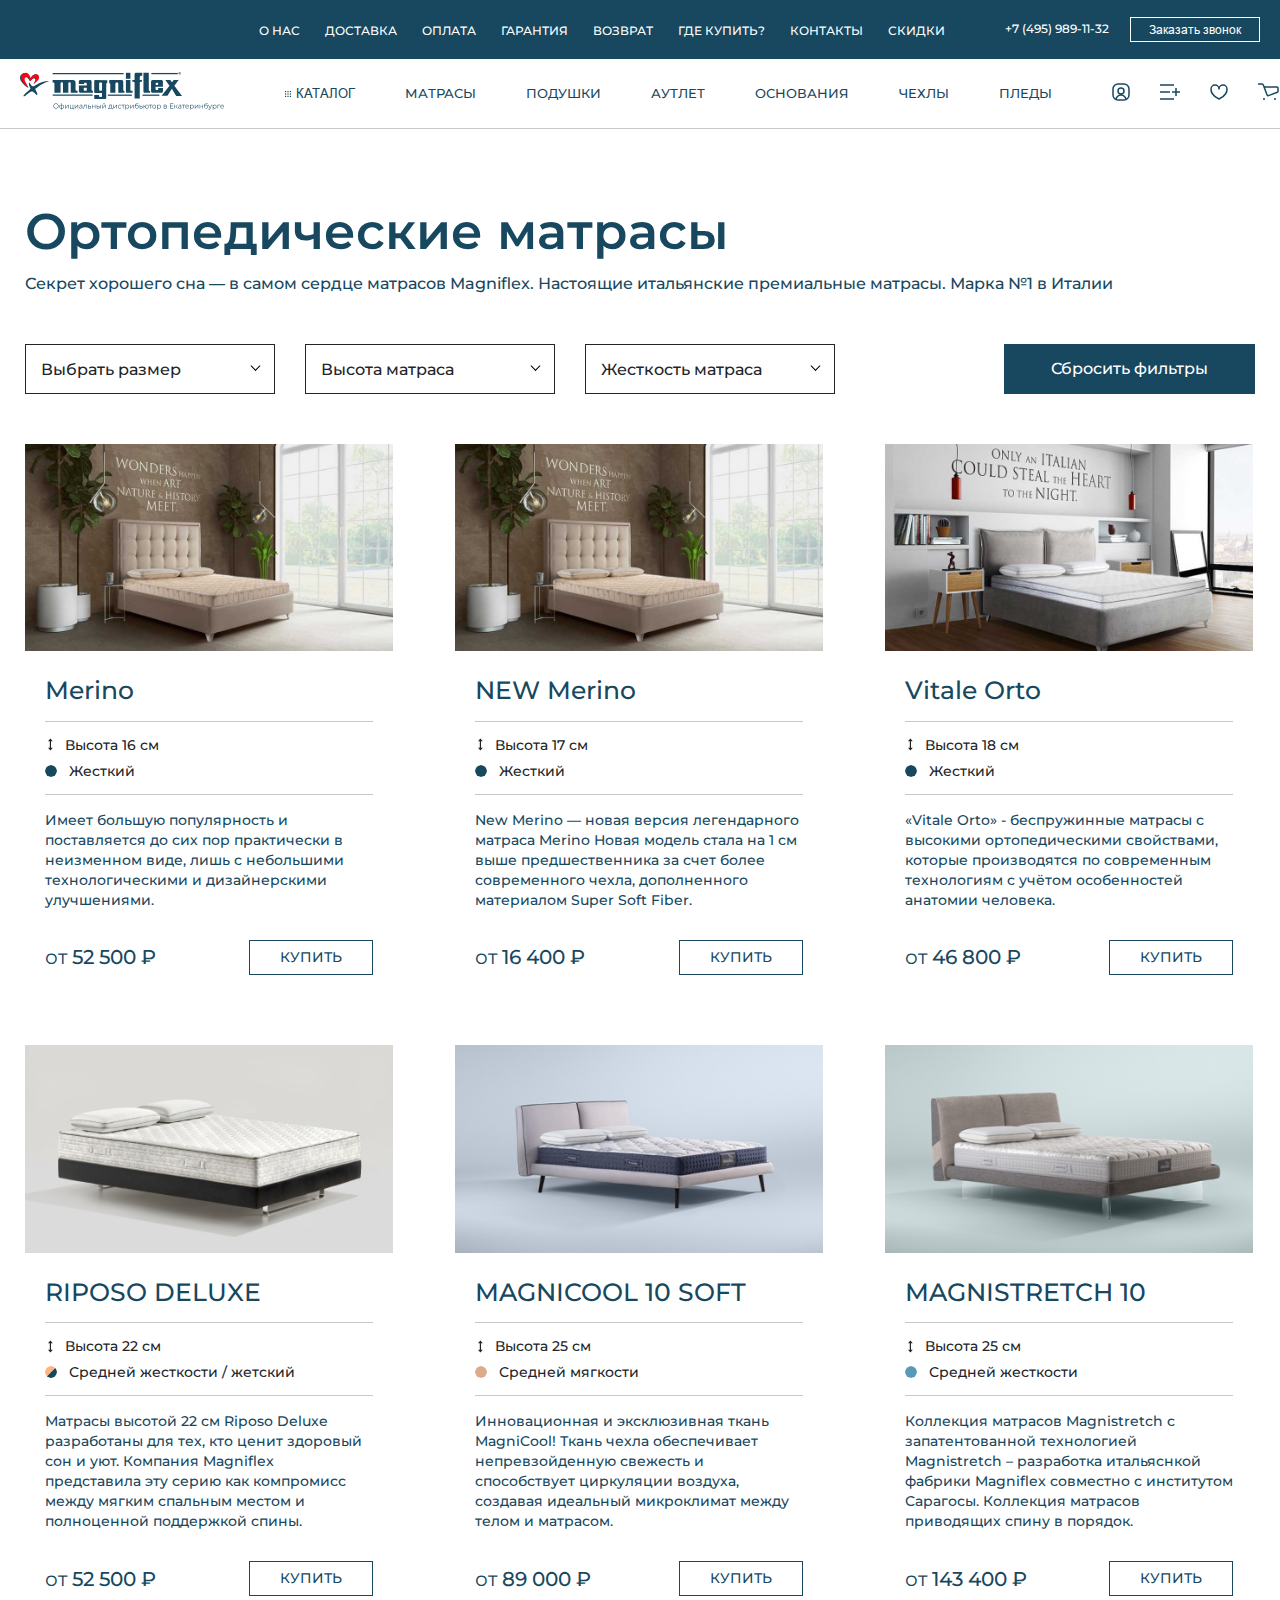
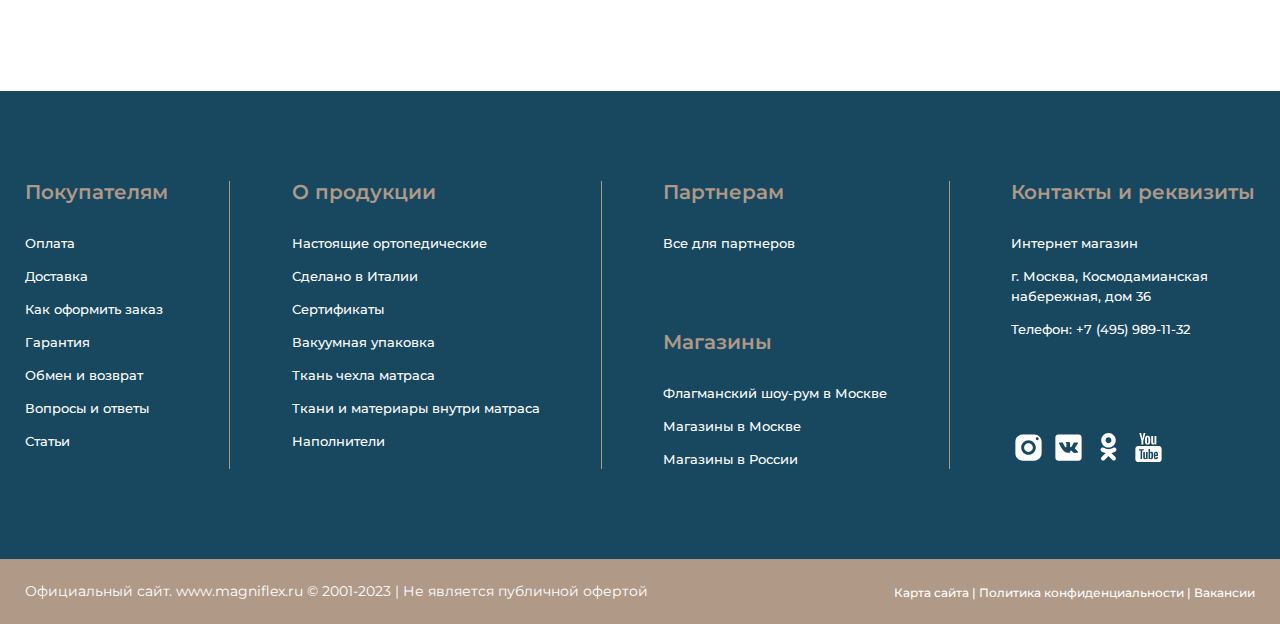
==== commit 37795562: "catalog bugs fix" ====
--- a/catalog.html
+++ b/catalog.html
@@ -320,55 +320,19 @@
                     <div class="catalog_card_filter">
                       <div class="card_size">
                         <img src="./images/icons/size-icon.svg" alt="">
-                        <div class="select">
-                          <div class="selectBtn" data-type="firstOption">
-                            Высота 16 см
-                          </div>
-                          <!-- <div class="selectDropdown">
-                            <div class="option" data-type="firstOption">
-                              Высота 17 см
-                            </div>
-                            <div class="option" data-type="secondOption">
-                              Высота 18 см
-                            </div>
-                            <div class="option" data-type="thirdOption">
-                              Высота 19 см
-                            </div>
-                          </div> -->
-                        </div>
-                      </div>
-                      <select class="vodiapicker">
-                        <option value="en" class="test select_btn" data-thumbnail="./images/icons/circle1.svg">
-                          Мягкий
-                        </option>
-                        <option value="au" class="select_btn" data-thumbnail="./images/icons/circle2.svg">
-                          Средней мягкости
-                        </option>
-                        <option value="uk" class="select_btn" data-thumbnail="./images/icons/circle3.svg">
-                          Средний
-                        </option>
-                        <option value="cn" class="select_btn" data-thumbnail="./images/icons/circle4.svg">
-                          Сердней жесткости
-                        </option>
-                        <option value="de" class="select_btn" data-thumbnail="./images/icons/circle5.svg">
+                        <span>
+                          Высота 16 см
+                        </span>
+                      </div>
+                      <div class="card_color">
+                        <img src="./images/icons/circle5.svg" alt="">
+                        <span>
                           Жесткий
-                        </option>
-                        <option value="dk" class="select_btn" data-thumbnail="./images/icons/circle6.svg">
-                          Dual
-                        </option>
-                        <option value="fr" class="select_btn" data-thumbnail="./images/icons/circle7.svg">
-                          Средней жесткости / жетский
-                        </option>
-                      </select>
-                      <div class="lang-select">
-                        <button class="btn-select" value=""></button>
-                        <div class="b">
-                          <ul id="a"></ul>
-                        </div>
+                        </span>
                       </div>
                     </div>
                     <p>
-                      Имеет большую популярность и поставляется до сих пор практически в неизменном виде, лишь с небольшими технологическими и дизайнерскими улучшениями. Имеет самый большой размерный ряд и наличие на складе.
+                      Имеет большую популярность и поставляется до сих пор практически в неизменном виде, лишь с небольшими технологическими и дизайнерскими улучшениями.
                     </p>
                     <div class="size_blocks">
                       <button class="size_block">
@@ -433,51 +397,15 @@
                     <div class="catalog_card_filter">
                       <div class="card_size">
                         <img src="./images/icons/size-icon.svg" alt="">
-                        <div class="select">
-                          <div class="selectBtn" data-type="firstOption">
-                            Высота 17 см
-                          </div>
-                          <!-- <div class="selectDropdown">
-                            <div class="option" data-type="firstOption">
-                              Высота 16 см
-                            </div>
-                            <div class="option" data-type="secondOption">
-                              Высота 18 см
-                            </div>
-                            <div class="option" data-type="thirdOption">
-                              Высота 19 см
-                            </div>
-                          </div> -->
-                        </div>
-                      </div>
-                      <select class="vodiapicker">
-                        <option value="en" class="test select_btn" data-thumbnail="./images/icons/circle1.svg">
-                          Мягкий
-                        </option>
-                        <option value="au" class="select_btn" data-thumbnail="./images/icons/circle2.svg">
-                          Средней мягкости
-                        </option>
-                        <option value="uk" class="select_btn" data-thumbnail="./images/icons/circle3.svg">
-                          Средний
-                        </option>
-                        <option value="cn" class="select_btn" data-thumbnail="./images/icons/circle4.svg">
-                          Сердней жесткости
-                        </option>
-                        <option value="de" class="select_btn" data-thumbnail="./images/icons/circle5.svg">
+                        <span>
+                          Высота 17 см
+                        </span>
+                      </div>
+                      <div class="card_color">
+                        <img src="./images/icons/circle5.svg" alt="">
+                        <span>
                           Жесткий
-                        </option>
-                        <option value="dk" class="select_btn" data-thumbnail="./images/icons/circle6.svg">
-                          Dual
-                        </option>
-                        <option value="fr" class="select_btn" data-thumbnail="./images/icons/circle7.svg">
-                          Средней жесткости / жетский
-                        </option>
-                      </select>
-                      <div class="lang-select">
-                        <button class="btn-select" value=""></button>
-                        <div class="b">
-                          <ul id="a"></ul>
-                        </div>
+                        </span>
                       </div>
                     </div>
                     <p>
@@ -546,51 +474,15 @@
                     <div class="catalog_card_filter">
                       <div class="card_size">
                         <img src="./images/icons/size-icon.svg" alt="">
-                        <div class="select">
-                          <div class="selectBtn" data-type="firstOption">
-                            Высота 18 см
-                          </div>
-                          <!-- <div class="selectDropdown">
-                            <div class="option" data-type="firstOption">
-                              Высота 17 см
-                            </div>
-                            <div class="option" data-type="secondOption">
-                              Высота 16 см
-                            </div>
-                            <div class="option" data-type="thirdOption">
-                              Высота 19 см
-                            </div>
-                          </div> -->
-                        </div>
-                      </div>
-                      <select class="vodiapicker">
-                        <option value="en" class="test select_btn" data-thumbnail="./images/icons/circle1.svg">
-                          Мягкий
-                        </option>
-                        <option value="au" class="select_btn" data-thumbnail="./images/icons/circle2.svg">
-                          Средней мягкости
-                        </option>
-                        <option value="uk" class="select_btn" data-thumbnail="./images/icons/circle3.svg">
-                          Средний
-                        </option>
-                        <option value="cn" class="select_btn" data-thumbnail="./images/icons/circle4.svg">
-                          Сердней жесткости
-                        </option>
-                        <option value="de" class="select_btn" data-thumbnail="./images/icons/circle5.svg">
+                        <span>
+                          Высота 18 см
+                        </span>
+                      </div>
+                      <div class="card_color">
+                        <img src="./images/icons/circle5.svg" alt="">
+                        <span>
                           Жесткий
-                        </option>
-                        <option value="dk" class="select_btn" data-thumbnail="./images/icons/circle6.svg">
-                          Dual
-                        </option>
-                        <option value="fr" class="select_btn" data-thumbnail="./images/icons/circle7.svg">
-                          Средней жесткости / жетский
-                        </option>
-                      </select>
-                      <div class="lang-select">
-                        <button class="btn-select" value=""></button>
-                        <div class="b">
-                          <ul id="a"></ul>
-                        </div>
+                        </span>
                       </div>
                     </div>
                     <p>
@@ -659,52 +551,15 @@
                     <div class="catalog_card_filter">
                       <div class="card_size">
                         <img src="./images/icons/size-icon.svg" alt="">
-                        <div class="select">
-                          <div class="selectBtn" data-type="firstOption">
-                            Высота 22 см
-                          </div>
-                          <!-- <div class="selectDropdown">
-                            <div class="option" data-type="firstOption">
-                              Высота 17 см
-                            </div>
-                            <div class="option" data-type="secondOption">
-                              Высота 18 см
-                            </div>
-                            <div class="option" data-type="thirdOption">
-                              Высота 19 см
-                            </div>
-                          </div> -->
-                        </div>
-                      </div>
-                      <select class="vodiapicker">
-                        <option value="en" class="select_btn" data-thumbnail="./images/icons/circle7.svg">
+                        <span>
+                          Высота 22 см
+                        </span>
+                      </div>
+                      <div class="card_color">
+                        <img src="./images/icons/circle6.svg" alt="">
+                        <span>
                           Средней жесткости / жетский
-                        </option>
-                        <option value="fr" class="test select_btn" data-thumbnail="./images/icons/circle1.svg">
-                          Мягкий
-                        </option>
-                        <option value="au" class="select_btn" data-thumbnail="./images/icons/circle2.svg">
-                          Средней мягкости
-                        </option>
-                        <option value="uk" class="select_btn" data-thumbnail="./images/icons/circle3.svg">
-                          Средний
-                        </option>
-                        <option value="cn" class="select_btn" data-thumbnail="./images/icons/circle4.svg">
-                          Сердней жесткости
-                        </option>
-                        <option value="de" class="select_btn" data-thumbnail="./images/icons/circle5.svg">
-                          Жесткий
-                        </option>
-                        <option value="dk" class="select_btn" data-thumbnail="./images/icons/circle6.svg">
-                          Dual
-                        </option>
-
-                      </select>
-                      <div class="lang-select">
-                        <button class="btn-select" value=""></button>
-                        <div class="b">
-                          <ul id="a"></ul>
-                        </div>
+                        </span>
                       </div>
                     </div>
                     <p>
@@ -773,51 +628,15 @@
                     <div class="catalog_card_filter">
                       <div class="card_size">
                         <img src="./images/icons/size-icon.svg" alt="">
-                        <div class="select">
-                          <div class="selectBtn" data-type="firstOption">
-                            Высота 25 см
-                          </div>
-                          <!-- <div class="selectDropdown">
-                            <div class="option" data-type="firstOption">
-                              Высота 17 см
-                            </div>
-                            <div class="option" data-type="secondOption">
-                              Высота 18 см
-                            </div>
-                            <div class="option" data-type="thirdOption">
-                              Высота 19 см
-                            </div>
-                          </div> -->
-                        </div>
-                      </div>
-                      <select class="vodiapicker">
-                        <option value="en" class="test select_btn" data-thumbnail="./images/icons/circle1.svg">
-                          Мягкий
-                        </option>
-                        <option value="au" class="select_btn" data-thumbnail="./images/icons/circle2.svg">
+                        <span>
+                          Высота 25 см
+                        </span>
+                      </div>
+                      <div class="card_color">
+                        <img src="./images/icons/circle2.svg" alt="">
+                        <span>
                           Средней мягкости
-                        </option>
-                        <option value="uk" class="select_btn" data-thumbnail="./images/icons/circle3.svg">
-                          Средний
-                        </option>
-                        <option value="cn" class="select_btn" data-thumbnail="./images/icons/circle4.svg">
-                          Сердней жесткости
-                        </option>
-                        <option value="de" class="select_btn" data-thumbnail="./images/icons/circle5.svg">
-                          Жесткий
-                        </option>
-                        <option value="dk" class="select_btn" data-thumbnail="./images/icons/circle6.svg">
-                          Dual
-                        </option>
-                        <option value="fr" class="select_btn" data-thumbnail="./images/icons/circle7.svg">
-                          Средней жесткости / жетский
-                        </option>
-                      </select>
-                      <div class="lang-select">
-                        <button class="btn-select" value=""></button>
-                        <div class="b">
-                          <ul id="a"></ul>
-                        </div>
+                        </span>
                       </div>
                     </div>
                     <p>
@@ -886,51 +705,15 @@
                     <div class="catalog_card_filter">
                       <div class="card_size">
                         <img src="./images/icons/size-icon.svg" alt="">
-                        <div class="select">
-                          <div class="selectBtn" data-type="firstOption">
-                            Высота 25 см
-                          </div>
-                          <!-- <div class="selectDropdown">
-                            <div class="option" data-type="firstOption">
-                              Высота 17 см
-                            </div>
-                            <div class="option" data-type="secondOption">
-                              Высота 18 см
-                            </div>
-                            <div class="option" data-type="thirdOption">
-                              Высота 19 см
-                            </div>
-                          </div> -->
-                        </div>
-                      </div>
-                      <select class="vodiapicker">
-                        <option value="en" class="test select_btn" data-thumbnail="./images/icons/circle1.svg">
-                          Мягкий
-                        </option>
-                        <option value="au" class="select_btn" data-thumbnail="./images/icons/circle2.svg">
-                          Средней мягкости
-                        </option>
-                        <option value="uk" class="select_btn" data-thumbnail="./images/icons/circle3.svg">
-                          Средний
-                        </option>
-                        <option value="cn" class="select_btn" data-thumbnail="./images/icons/circle4.svg">
-                          Сердней жесткости
-                        </option>
-                        <option value="de" class="select_btn" data-thumbnail="./images/icons/circle5.svg">
-                          Жесткий
-                        </option>
-                        <option value="dk" class="select_btn" data-thumbnail="./images/icons/circle6.svg">
-                          Dual
-                        </option>
-                        <option value="fr" class="select_btn" data-thumbnail="./images/icons/circle7.svg">
-                          Средней жесткости / жетский
-                        </option>
-                      </select>
-                      <div class="lang-select">
-                        <button class="btn-select" value=""></button>
-                        <div class="b">
-                          <ul id="a"></ul>
-                        </div>
+                        <span>
+                          Высота 25 см
+                        </span>
+                      </div>
+                      <div class="card_color">
+                        <img src="./images/icons/circle4.svg" alt="">
+                        <span>
+                          Средней жесткости
+                        </span>
                       </div>
                     </div>
                     <p>
--- a/css/style.css
+++ b/css/style.css
@@ -62,9 +62,16 @@
 }
 .main_title {
   font-size: 50px;
-  font-weight: 500;
+  font-weight: 600;
   line-height: 55px;
   color: #174860;
+}
+
+.tabs_in .content_item {
+  display: none;
+}
+.tabs_in .content_item.active {
+  display: block;
 }
 
 .swiper .office_block {
@@ -87,16 +94,16 @@
   z-index: 3;
   color: #FFFFFF;
   font-size: 20px;
-  font-weight: 500;
-  line-height: 24px;
+  font-weight: 600;
+  line-height: 30px;
   text-align: center;
   width: 300px;
 }
 .swiper h5 {
   color: #FFFFFF;
   font-size: 20px;
-  font-weight: 500;
-  line-height: 24px;
+  font-weight: 600;
+  line-height: 30px;
   text-align: center;
   width: 300px;
 }
@@ -152,7 +159,7 @@
   font-family: "Montserrat", sans-serif;
   height: 50px;
   font-size: 16px;
-  font-weight: 400;
+  font-weight: 500;
   line-height: 19.5px;
   padding: 15px 47px;
   background: #174860;
@@ -167,6 +174,7 @@
   padding: 15px;
   font-size: 16px;
   line-height: 19px;
+  font-weight: 500;
   color: #212529;
   width: 100%;
   cursor: pointer;
@@ -233,8 +241,8 @@
   width: 130px;
   height: 25px;
   font-weight: 500;
-  font-size: 11px;
-  line-height: 13.41px;
+  font-size: 12px;
+  line-height: 14.63px;
   color: #FFFFFF;
   padding: 5px 18px;
   border: 1px solid #FFFFFF;
@@ -253,15 +261,15 @@
 }
 .header_top_link {
   margin-left: auto;
-  padding: 18px 0;
-  display: flex;
-  align-items: center;
-  gap: 30px;
+  padding: 20px 0;
+  display: flex;
+  align-items: center;
+  gap: 25px;
 }
 .header_top_item a {
-  font-weight: 400;
-  font-size: 11px;
-  line-height: 13.41px;
+  font-weight: 500;
+  font-size: 12px;
+  line-height: 14.63px;
   color: #FFFFFF;
   text-transform: uppercase;
   transition: 0.3s ease;
@@ -272,17 +280,17 @@
 .header_top_btn {
   display: flex;
   align-items: center;
-  gap: 30px;
+  gap: 21px;
 }
 .header_top_phone {
   font-weight: 500;
-  font-size: 11px;
-  line-height: 13.41px;
+  font-size: 12px;
+  line-height: 14.63px;
   color: #FFFFFF;
 }
 .header_bottom {
   border-bottom: 1px solid rgba(33, 37, 41, 0.2509803922);
-  padding: 15px 0;
+  padding: 13px 0;
 }
 .header_bottom .main_header_container {
   justify-content: space-between;
@@ -297,9 +305,9 @@
   display: flex;
   align-items: center;
   gap: 5px;
-  font-size: 12px;
-  font-weight: 400;
-  line-height: 14.63px;
+  font-size: 13px;
+  font-weight: 500;
+  line-height: 15.85px;
   color: #174860;
   text-transform: uppercase;
   transition: 0.3s ease;
@@ -447,11 +455,13 @@
   background: #FFFFFF;
 }
 .home .home_slide {
+  height: 800px;
   position: relative;
   display: flex;
   align-items: center;
 }
 .home .home_slide img {
+  width: 100%;
   height: 100%;
   -o-object-fit: cover;
      object-fit: cover;
@@ -479,7 +489,7 @@
   max-width: 606px;
 }
 .home a {
-  margin-top: 44px;
+  margin-top: 50px;
   font-size: 14px;
   font-weight: 500;
   line-height: 17.07px;
@@ -531,10 +541,13 @@
   margin-bottom: 53px;
 }
 .news_title a {
-  font-size: 20px;
-  font-weight: 400;
-  line-height: 24.38px;
-  color: #212529;
+  font-size: 14px;
+  font-weight: 400;
+  line-height: 17px;
+  color: #174860;
+  padding: 12px 25px;
+  text-transform: uppercase;
+  border: 1px solid #174860;
 }
 .news_in {
   display: flex;
@@ -593,17 +606,18 @@
 }
 .statistic p {
   font-size: 14px;
-  font-weight: 400;
+  font-weight: 500;
   line-height: 15.4px;
   color: #B09987;
 }
 
 .comfortable {
   background: #FFFFFF;
-  padding: 75px 0;
+  padding: 100px 0 75px 0;
 }
 .comfortable .main_title {
   text-align: center;
+  font-weight: 600;
 }
 .comfortable .comfortableSwiper {
   overflow: visible;
@@ -611,10 +625,11 @@
 .comfortable p {
   max-width: 1090px;
   font-size: 20px;
-  font-weight: 400;
-  line-height: 22px;
+  font-weight: 500;
+  line-height: 30px;
   text-align: center;
-  margin: 20px auto 53px auto;
+  margin: 20px auto 85px auto;
+  color: #174860;
 }
 .comfortable_card a {
   padding: 0;
@@ -640,8 +655,8 @@
   margin-bottom: 10px;
 }
 .comfortable_card span {
-  font-size: 16px;
-  font-weight: 400;
+  font-size: 14px;
+  font-weight: 500;
   line-height: 16px;
   color: #B09987;
 }
@@ -700,9 +715,9 @@
   margin-bottom: 10px;
 }
 .bestsellers_card span {
-  font-size: 16px;
-  font-weight: 400;
-  line-height: 16px;
+  font-size: 14px;
+  font-weight: 500;
+  line-height: 20px;
   color: #B09987;
 }
 .bestsellers_card a {
@@ -761,8 +776,8 @@
   max-width: 1132px;
   margin: 50px auto 0 auto;
   font-size: 20px;
-  font-weight: 400;
-  line-height: 22px;
+  font-weight: 500;
+  line-height: 30px;
   text-align: center;
   color: #FFFFFF;
 }
@@ -868,22 +883,20 @@
   width: 100%;
   border-bottom: 1px solid rgba(33, 37, 41, 0.2509803922);
 }
-.catalog_block_title {
-  margin-bottom: 50px;
-}
 .catalog_block_title .main_title {
   margin-bottom: 15px;
 }
 .catalog_block_title p {
   font-size: 16px;
-  font-weight: 400;
+  font-weight: 500;
   line-height: 19.5px;
   color: #174860;
 }
 .catalog_block .catalog_cards {
   display: flex;
+  align-items: stretch;
   flex-wrap: wrap;
-  gap: 62px;
+  gap: 50px 62px;
 }
 .catalog_block .catalog_card {
   width: calc(33.3333333333% - 42px);
@@ -939,9 +952,9 @@
   color: #174860;
 }
 .catalog_block .catalog_card p {
-  font-size: 12px;
-  font-weight: 400;
-  line-height: 16px;
+  font-size: 14px;
+  font-weight: 500;
+  line-height: 20px;
   color: #174860;
   margin-bottom: 30px;
 }
@@ -964,6 +977,7 @@
   font-weight: 500;
 }
 .catalog_block .catalog_card .card_bottom button {
+  text-transform: uppercase;
   font-family: "Montserrat", sans-serif;
   font-size: 14px;
   font-weight: 500;
@@ -1020,134 +1034,817 @@
 }
 .catalog_block .catalog_card .card_size {
   display: flex;
-  gap: 13px;
-}
-.catalog_block .catalog_card .vodiapicker {
-  display: none;
-}
-.catalog_block .catalog_card .lang-select .btn-select span {
-  font-family: "Montserrat", sans-serif;
-  font-weight: 400;
-  font-size: 12px;
+  align-items: center;
+  gap: 12px;
+  transform: translateX(3px);
+}
+.catalog_block .catalog_card .card_size span {
+  font-size: 14px;
   line-height: 16px;
+  font-weight: 500;
   color: #212529;
 }
-.catalog_block .catalog_card #a {
-  padding: 10px;
-}
-.catalog_block .catalog_card #a img, .catalog_block .catalog_card .btn-select img {
-  width: 12px;
-  height: 12px;
-  overflow: hidden;
-  border-radius: 50%;
-  flex-shrink: 0;
-}
-.catalog_block .catalog_card #a li {
-  padding-top: 5px;
-  padding-bottom: 5px;
-  display: flex;
-  align-items: center;
-  gap: 10px;
-}
-.catalog_block .catalog_card #a li {
-  cursor: pointer;
-}
-.catalog_block .catalog_card #a li span {
-  font-weight: 400;
-  font-size: 12px;
-  line-height: 16px;
-  color: #212529;
-}
-.catalog_block .catalog_card .b {
-  position: absolute;
-  display: none;
-  width: 100%;
-  display: none;
-  max-width: 200px;
-  box-shadow: 0 6px 12px rgba(0, 0, 0, 0.175);
-  background: white;
-  border-radius: 5px;
-}
-.catalog_block .catalog_card .btn-select {
-  width: 100%;
-}
-.catalog_block .catalog_card .btn-select li {
-  display: flex;
-  align-items: center;
-  gap: 10px;
-}
-.catalog_block .catalog_card .btn-select:focus {
-  outline: none;
-}
-.catalog_block .catalog_card .select {
-  position: relative;
-  width: 250px;
-}
-.catalog_block .catalog_card .select .selectBtn {
-  display: flex;
-  gap: 10px;
-  align-items: center;
-  font-weight: 400;
-  font-size: 12px;
-  line-height: 16px;
-  color: #212529;
-  width: 100%;
-  cursor: pointer;
-  position: relative;
-  -webkit-user-select: none;
-  -moz-user-select: none;
-  user-select: none;
-}
-.catalog_block .catalog_card .select .selectBtn img {
-  flex-shrink: 0;
+.catalog_block .catalog_card .card_color {
+  display: flex;
+  align-items: center;
+  gap: 12px;
+}
+.catalog_block .catalog_card .card_color img {
   width: 12px;
   height: 12px;
   border-radius: 50%;
-  overflow: hidden;
-}
-.catalog_block .catalog_card .select .selectBtn.toggle:after {
-  transform: translateY(-50%) rotate(-135deg);
-}
-.catalog_block .catalog_card .select .selectDropdown {
+}
+.catalog_block .catalog_card .card_color span {
+  font-size: 14px;
+  line-height: 16px;
+  font-weight: 500;
+  color: #212529;
+}
+
+.product_card_comfortable .main_title {
+  text-align: left;
+  margin-bottom: 50px;
+}
+
+.product_info {
+  margin-top: 75px;
+}
+.product_info .tabs {
+  display: flex;
+  justify-content: center;
+  gap: 200px;
+  margin-bottom: 50px;
+}
+.product_info .tab {
+  font-size: 16px;
+  font-weight: 400;
+  line-height: 22px;
+  color: #174860;
+  padding-bottom: 20px;
+  text-transform: uppercase;
+}
+.product_info .tab.active {
+  border-bottom: 1px solid #B09987;
+}
+.product_info .description_blocks {
+  display: flex;
+  flex-direction: column;
+  gap: 30px;
+}
+.product_info .description_blocks h6 {
+  font-size: 20px;
+  font-weight: 500;
+  line-height: 24.38px;
+  color: #174860;
+  margin-bottom: 15px;
+}
+.product_info .description_blocks p {
+  font-size: 16px;
+  font-weight: 400;
+  line-height: 24px;
+  color: #212529;
+}
+.product_info .description_blocks .description_text {
+  margin-bottom: 20px;
+}
+.product_info .description .descriptionSwiper {
+  margin-top: 57px;
+  overflow: visible;
+}
+.product_info .description .descriptionSwiper img {
+  height: 100%;
+  -o-object-fit: cover;
+     object-fit: cover;
+  width: 100%;
+}
+.product_info .description .descriptionSwiper .swiper-slide {
+  height: 327px;
+}
+.product_info .certificates {
+  display: flex;
+  gap: 50px;
+}
+.product_info .certificates p {
+  font-size: 16px;
+  font-weight: 400;
+  line-height: 24px;
+  color: #212529;
+}
+.product_info .certificates h6 {
+  font-size: 20px;
+  font-weight: 500;
+  line-height: 24.38px;
+  color: #174860;
+}
+.product_info .certificates a {
+  text-decoration: underline;
+}
+.product_info .certificates ul li {
+  font-size: 16px;
+  font-weight: 400;
+  line-height: 24px;
+  color: #212529;
+}
+.product_info .certificates .certificates_left,
+.product_info .certificates .certificates_right {
+  max-width: 675px;
+}
+.product_info .certificates .certificates_left,
+.product_info .certificates .certificates_right {
+  display: flex;
+  flex-direction: column;
+  gap: 50px;
+}
+.product_info .certificates .certificates_right_block {
+  display: flex;
+  flex-direction: column;
+  gap: 15px;
+}
+.product_info .certificates .certificates_left_block img {
+  margin-bottom: 20px;
+}
+.product_info .payment h6 {
+  font-size: 28px;
+  font-weight: 500;
+  line-height: 34.13px;
+  color: #174860;
+}
+.product_info .payment h6 b {
+  font-weight: 600;
+}
+.product_info .payment h4 {
+  font-size: 20px;
+  font-weight: 500;
+  line-height: 24.38px;
+  color: #212529;
+  margin-bottom: 30px;
+}
+.product_info .payment h4 a {
+  text-decoration: underline;
+}
+.product_info .payment p {
+  font-size: 16px;
+  font-weight: 400;
+  line-height: 24px;
+  color: #212529;
+}
+.product_info .payment p b {
+  font-weight: 500;
+}
+.product_info .payment a {
+  text-decoration: underline;
+}
+.product_info .payment .blue_text {
+  color: #5799B9;
+}
+.product_info .payment_info {
+  padding: 15px 0;
+  border-bottom: 1px solid rgba(33, 37, 41, 0.2509803922);
+  display: flex;
+  align-items: start;
+  gap: 40px;
+}
+.product_info .payment_info:last-child {
+  border: none;
+}
+.product_info .payment_info span {
+  min-width: 320px;
+}
+.product_info .payment_info p {
+  max-width: 1040px;
+}
+.product_info .payment_in {
+  display: flex;
+  flex-direction: column;
+  gap: 50px;
+}
+.product_info .payment_block {
+  display: flex;
+  flex-direction: column;
+  gap: 20px;
+}
+.product_info .payment_block_ends {
+  display: flex;
+  align-items: start;
+  flex-wrap: wrap;
+  gap: 40px;
+}
+.product_info .payment_block_ends .payment_block_end {
+  width: calc(33.3333333333% - 27px);
+  display: flex;
+  flex-direction: column;
+  gap: 30px;
+}
+.product_info .payment_block_ends p {
+  font-size: 16px;
+  font-weight: 400;
+  line-height: 24px;
+  color: #212529;
+}
+.product_info .payment_block_ends p .phone {
+  font-weight: 500;
+}
+.product_info .payment_block_ends .payment_block_ends {
+  display: flex;
+  flex-direction: column;
+  gap: 30px;
+}
+.product_info .payment_block_ends .payment_ends {
+  display: flex;
+  flex-direction: column;
+  gap: 25px;
+}
+.product_info .payment_block_ends .payment_ends span {
+  font-size: 16px;
+  font-weight: 400;
+  line-height: 24px;
+  color: #212529;
+}
+.product_info .payment_block_ends .payment_ends p {
+  margin-top: 25px;
+  font-size: 14px;
+  line-height: 21px;
+  font-weight: 400;
+  color: #8C8C8C;
+}
+.product_info .payment_block_ends .end_text {
+  font-weight: 500;
+}
+.product_info .payment_block_ends .payment_ends_block {
+  display: flex;
+  align-items: start;
+  gap: 10px;
+}
+.product_info .payment_block_ends .ends_text {
+  display: flex;
+  flex-direction: column;
+}
+.product_info .comment_in {
+  display: flex;
+  gap: 100px;
+}
+.product_info .comment .media_star {
+  display: none !important;
+}
+.product_info .comment .media_star .star {
+  margin: 0;
+}
+.product_info .comment .media_btns {
+  display: none !important;
+}
+.product_info .comment h6 {
+  font-size: 28px;
+  font-weight: 500;
+  line-height: 34.13px;
+  color: #174860;
+}
+.product_info .comment h5 {
+  font-size: 20px;
+  font-weight: 500;
+  line-height: 24.38px;
+  color: #174860;
+}
+.product_info .comment_left {
+  padding: 50px 100px;
+  min-width: 540px;
+  position: relative;
+}
+.product_info .comment_left::before {
+  background: #F7F7F7;
+  content: "";
   position: absolute;
-  top: 100%;
+  top: 0;
+  right: 0;
+  width: 100vw;
+  height: 100%;
+  z-index: -1;
+}
+.product_info .comment form {
+  display: flex;
+  flex-direction: column;
+  gap: 30px;
+}
+.product_info .comment label {
+  font-size: 14px;
+  font-weight: 400;
+  line-height: 17.07px;
+  color: #212529;
+  margin-bottom: 10px;
+}
+.product_info .comment input {
+  padding: 0 10px;
+  font-size: 14px;
+  font-weight: 400;
+  line-height: 17.07px;
+  color: #212529;
+  height: 40px;
+  background: #FFFFFF;
+  border: none;
+}
+.product_info .comment .star {
+  margin: 50px 0 30px 0;
+}
+.product_info .comment textarea {
+  padding: 10px;
+  font-size: 14px;
+  font-weight: 400;
+  line-height: 17.07px;
+  color: #212529;
+  background: #FFFFFF;
+  border: none;
+  height: 137px;
+}
+.product_info .comment textarea:focus {
+  outline: none;
+}
+.product_info .comment .input_block {
+  display: flex;
+  flex-direction: column;
+}
+.product_info .comment .form_btn {
+  font-size: 14px;
+  font-weight: 500;
+  line-height: 17.07px;
+  color: #FFFFFF;
+  text-transform: uppercase;
+  padding: 11px;
+  height: 40px;
   width: 100%;
-  border-radius: 0 0 3px 3px;
-  overflow: hidden;
-  border-top: 1px solid #eee;
+  background: #174860;
+}
+.product_info .comment .input_btns {
+  display: flex;
+  gap: 20px;
+}
+.product_info .comment .input_btns button {
+  width: 70px;
+  height: 40px;
+  font-size: 14px;
+  font-weight: 500;
+  line-height: 17.07px;
+  text-align: center;
+  color: #212529;
+  background-color: #FFFFFF;
+}
+.product_info .comment .input_btns button.active {
+  background: #174860;
+  color: #FFFFFF;
+}
+.product_info .comment_right {
+  max-width: 860px;
+  padding: 50px 0;
+}
+.product_info .comment .comment_popular {
+  padding: 50px 0 75px 0;
+  display: flex;
+  gap: 75px;
+}
+.product_info .comment .comment_popular_left {
+  display: flex;
+  flex-direction: column;
+  gap: 15px;
+}
+.product_info .comment .comment_popular_right {
+  display: flex;
+  flex-direction: column;
+  gap: 15px;
+}
+.product_info .comment .comment_popular .star {
+  margin: 0;
+  display: flex;
+  align-items: center;
+  gap: 10px;
+}
+.product_info .comment .comment_popular .star img {
+  width: 20px;
+  height: 20px;
+}
+.product_info .comment .comment_popular_right_bottom {
+  display: flex;
+  align-items: center;
+  gap: 15px;
+}
+.product_info .comment .comment_popular_left_bottom {
+  display: flex;
+  align-items: center;
+  gap: 15px;
+}
+.product_info .comment_text {
+  padding: 30px 0;
+  border-top: 1px solid rgba(33, 37, 41, 0.2509803922);
+}
+.product_info .comment_text span {
+  font-size: 14px;
+  font-weight: 400;
+  line-height: 17.07px;
+  color: #8C8C8C;
+  margin-top: 5px;
+}
+.product_info .comment_text_title {
+  display: flex;
+  align-items: center;
+  gap: 15px;
+}
+.product_info .comment_text .star {
+  margin: 0;
+  display: flex;
+  align-items: center;
+  gap: 10px;
+}
+.product_info .comment_text .star img {
+  width: 20px;
+  height: 20px;
+}
+.product_info .comment_text p {
+  margin-top: 15px;
+  font-size: 16px;
+  font-weight: 400;
+  line-height: 24px;
+  color: #212529;
+}
+
+.product_information {
+  margin-top: 100px;
+}
+.product_information .tabs {
+  display: flex;
+  justify-content: center;
+  gap: 200px;
+  margin-bottom: 50px;
+}
+.product_information .tab {
+  font-size: 16px;
+  font-weight: 400;
+  line-height: 22px;
+  color: #174860;
+  padding-bottom: 20px;
+  text-transform: uppercase;
+}
+.product_information .tab.active {
+  border-bottom: 1px solid #B09987;
+}
+.product_information .matress {
+  padding: 57px 0;
+  background: #EBE4DC;
+}
+.product_information .matress .matress_left {
+  display: flex;
+  flex-direction: column;
+  gap: 20px;
+  max-width: 750px;
+}
+.product_information .matress .matress_right {
+  max-width: 656px;
+}
+.product_information .matress .matress_right img {
+  max-width: 656px;
+}
+.product_information .matress .main_container {
+  display: flex;
+  gap: 47px;
+}
+.product_information .matress h6 {
+  display: flex;
+  align-items: center;
+  gap: 20px;
+  font-size: 20px;
+  font-weight: 500;
+  line-height: 22px;
+  color: #174860;
+  margin-bottom: 10px;
+}
+.product_information .matress h6 span {
+  width: 25px;
+  height: 25px;
+  border-radius: 50%;
+  font-size: 14px;
+  font-weight: 500;
+  line-height: 16px;
+  text-align: center;
+  color: #FFFFFF;
+  background: #174860;
+  display: flex;
+  align-items: center;
+  justify-content: center;
+}
+.product_information .matress p {
+  font-size: 16px;
+  font-weight: 400;
+  line-height: 24px;
+  color: #212529;
+}
+.product_information .materials {
+  padding-bottom: 30px;
+}
+.product_information .materials .materials_media {
+  display: none;
+}
+.product_information .materials .materials_card {
+  display: flex;
+  flex-direction: column;
+}
+.product_information .materials .materials_card img {
+  max-width: 250px;
+}
+.product_information .materials h4 {
+  font-size: 20px;
+  font-weight: 500;
+  line-height: 24.38px;
+  color: #174860;
+  margin: 30px 0 15px 0;
+}
+.product_information .materials p {
+  font-size: 16px;
+  font-weight: 400;
+  line-height: 24px;
+  color: #212529;
+}
+.product_information .about {
+  background: #F7F7F7;
+  padding: 72px 0;
+}
+.product_information .about .about_in {
+  display: flex;
+  flex-wrap: wrap;
+  gap: 35px;
+}
+.product_information .about .about_block {
+  width: calc(25% - 27px);
+  display: flex;
+  align-items: center;
+  gap: 15px;
+}
+.product_information .about .about_block img {
+  flex-shrink: 0;
+}
+.product_information .about .about_block h6 {
+  font-size: 16px;
+  font-weight: 600;
+  line-height: 19.5px;
+  color: #174860;
+  margin-bottom: 5px;
+  text-transform: uppercase;
+}
+.product_information .about .about_block span {
+  font-size: 16px;
+  font-weight: 500;
+  line-height: 19.5px;
+  color: #B09987;
+}
+
+.product_card_home {
+  background: #F7F7F7;
+  margin-bottom: 20px;
+  border: 1px solid transparent;
+}
+.product_card_home .main_container {
+  display: flex;
+  align-items: stretch;
+  gap: 20px;
+  max-width: 1600px;
+  margin-bottom: 20px;
+}
+.product_card_home .product_card_home_left {
+  background: #FFFFFF;
+  position: relative;
+  width: calc(100% - 522px);
+}
+.product_card_home .product_card_home_left .swiper img {
+  width: 100%;
+  -o-object-fit: cover;
+     object-fit: cover;
+}
+.product_card_home .product_slider {
+  position: absolute;
+  top: 76px;
+  left: 30px;
+}
+.product_card_home .product_slider .swiper {
+  width: 65px;
+  height: 190px;
+}
+.product_card_home .product_slider img {
+  width: 100%;
+  height: 100%;
+  -o-object-fit: cover;
+     object-fit: cover;
+}
+.product_card_home .product_cardSwiper2 {
+  height: 100%;
+}
+.product_card_home .product_cardSwiper2 .swiper-wrapper {
+  height: 100%;
+  align-items: stretch;
+}
+.product_card_home .product_cardSwiper2 .swiper-slide {
+  height: auto;
+}
+.product_card_home .product_cardSwiper2 img {
+  width: 100%;
+  height: 100%;
+  -o-object-fit: cover;
+     object-fit: cover;
+}
+.product_card_home .product_card_home_right {
+  width: 502px;
+  background: #FFFFFF;
+}
+.product_card_home .home_product {
+  padding: 70px 50px 40px 50px;
+}
+.product_card_home .home_product .product_card_select {
+  padding: 20px 0;
+  background: transparent;
+  border-bottom: 1px solid rgba(33, 37, 41, 0.2509803922);
+}
+.product_card_home .home_product .product_card_select .select {
+  width: 100%;
+}
+.product_card_home .home_product .product_card_select .select .selectBtn {
+  height: auto;
+  display: flex;
+  align-items: center;
+  padding: 0;
+  width: 100%;
+  border: none;
+}
+.product_card_home .home_product h6 {
+  font-size: 28px;
+  font-weight: 500;
+  line-height: 22px;
+  color: #174860;
+}
+.product_card_home .home_product .home_product_top {
+  padding-bottom: 30px;
+  display: flex;
+  align-items: center;
+  justify-content: space-between;
+  border-bottom: 1px solid rgba(33, 37, 41, 0.2509803922);
+}
+.product_card_home .home_product .home_product_top button {
+  font-family: "Montserrat", sans-serif;
+  font-size: 10px;
+  font-weight: 500;
+  line-height: 12.19px;
+  display: flex;
+  align-items: center;
+  gap: 5px;
+  color: #212529;
+}
+.product_card_home .home_product .home_product_price {
+  padding: 30px 0;
+  display: flex;
+  align-items: center;
+  justify-content: space-between;
+}
+.product_card_home .home_product .home_product_price p {
+  padding: 0;
+  text-align: left;
+  max-width: 178px;
+  display: flex;
+  align-items: start;
+  gap: 5px;
+}
+.product_card_home .home_product .home_product_price span {
+  font-size: 10px;
+  font-weight: 400;
+  line-height: 12.19px;
+  color: #8C8C8C;
+  text-decoration: none;
+}
+.product_card_home .home_product .home_product_price span b {
+  font-weight: 400;
+  text-decoration: underline;
+}
+.product_card_home .home_product .home_product_btns {
+  display: flex;
+  gap: 20px;
+}
+.product_card_home .home_product .home_product_btns .btn_blue {
+  color: #FFFFFF;
+  background-color: #174860;
+}
+.product_card_home .home_product .home_product_btns .btn_white {
+  color: #174860;
+  border: 1px solid #174860;
+}
+.product_card_home .home_product .home_product_btns button {
+  text-transform: uppercase;
+  width: 500%;
+  font-family: "Montserrat", sans-serif;
+  font-size: 14px;
+  font-weight: 500;
+  line-height: 17.07px;
+  height: 36px;
+}
+.product_card_home .home_product .home_product_links {
+  display: flex;
+  align-items: center;
+  justify-content: center;
+  gap: 30px;
+  padding: 20px 0 30px 0;
+  border-bottom: 1px solid rgba(33, 37, 41, 0.2509803922);
+}
+.product_card_home .home_product .home_product_links a {
+  font-size: 12px;
+  font-weight: 400;
+  line-height: 16px;
+  color: #8C8C8C;
+  text-decoration: underline;
+}
+.product_card_home .home_product ul {
+  border-bottom: 1px solid rgba(33, 37, 41, 0.2509803922);
+  display: flex;
+  flex-direction: column;
+  gap: 5px;
+  padding: 30px 0;
+}
+.product_card_home .home_product ul b {
+  font-weight: 500;
+}
+.product_card_home .home_product ul span {
+  font-size: 12px;
+  font-weight: 400;
+  line-height: 14.63px;
+  color: #212529;
+}
+.product_card_home .home_product p {
+  padding-top: 30px;
+  font-size: 10px;
+  font-weight: 400;
+  line-height: 12.19px;
+  text-align: center;
+  color: #8C8C8C;
+}
+.product_card_home .home_product p span {
+  text-decoration: underline;
+}
+
+.return .main_container {
+  display: flex;
+  align-items: stretch;
+}
+.return_content {
+  padding: 75px 0 75px 100px;
+}
+.return_content h3 {
+  font-size: 50px;
+  font-weight: 500;
+  line-height: 55px;
+  color: #174860;
+  margin-bottom: 15px;
+}
+.return_content span {
+  font-size: 14px;
+  font-weight: 400;
+  line-height: 15.4px;
+  color: #8C8C8C;
+  margin-bottom: 50px;
+}
+.return_content h6 {
+  font-size: 28px;
+  font-weight: 500;
+  line-height: 30.8px;
+  color: #174860;
+}
+.return_content p {
+  margin-top: 30px;
+  font-size: 16px;
+  font-weight: 400;
+  line-height: 24px;
+  color: #212529;
+}
+.return_link {
   z-index: 1;
-  background: #fff;
-  transform: scale(1, 0);
-  transform-origin: top center;
-  visibility: hidden;
-  transition: 0.2s ease;
-  box-shadow: 0 3px 3px rgba(0, 0, 0, 0.2);
-}
-.catalog_block .catalog_card .select .selectDropdown .option {
-  padding: 10px;
-  box-sizing: border-box;
-  cursor: pointer;
-  font-weight: 400;
-  font-size: 12px;
-  line-height: 16px;
+  padding: 100px;
+}
+.return_link::before {
+  background: #F7F7F7;
+  content: "";
+  position: absolute;
+  top: 0;
+  right: 0;
+  width: 100vw;
+  height: 100%;
+  z-index: -1;
+}
+.return_link ul {
+  width: 170px;
+  display: flex;
+  flex-direction: column;
+  gap: 25px;
+}
+.return_link ul a {
+  font-size: 16px;
+  font-weight: 400;
+  line-height: 17.6px;
   color: #212529;
-  display: flex;
-  gap: 10px;
-  align-items: center;
-}
-.catalog_block .catalog_card .select .selectDropdown .option img {
-  flex-shrink: 0;
-  width: 12px;
-  height: 12px;
-  border-radius: 50%;
-  overflow: hidden;
-}
-.catalog_block .catalog_card .select .selectDropdown .option:hover {
-  background: #f8f8f8;
-}
-.catalog_block .catalog_card .select .selectDropdown.toggle {
-  visibility: visible;
-  transform: scale(1, 1);
+}
+.return_link ul a:hover {
+  text-decoration: underline;
+}
+.return_link ul a.active {
+  text-decoration: underline;
 }
 
 .footer_top {
@@ -1184,9 +1881,9 @@
 .footer_bottom ul span {
   min-width: -moz-min-content;
   min-width: min-content;
-  font-size: 14px;
-  font-weight: 400;
-  line-height: 15.4px;
+  font-size: 12px;
+  font-weight: 500;
+  line-height: 13px;
   color: #FFFFFF;
 }
 .footer_social {
@@ -1209,7 +1906,7 @@
 .footer_links {
   display: flex;
   flex-direction: column;
-  gap: 15px;
+  gap: 13px;
 }
 .footer_links_two {
   display: flex;
@@ -1220,17 +1917,17 @@
 .footer_link {
   display: flex;
   flex-direction: column;
-  gap: 15px;
+  gap: 13px;
 }
 .footer_link a {
-  font-size: 16px;
-  font-weight: 400;
-  line-height: 17.6px;
+  font-size: 13px;
+  font-weight: 500;
+  line-height: 20px;
   color: #FFFFFF;
 }
 .footer h6 {
   font-size: 20px;
-  font-weight: 500;
+  font-weight: 600;
   line-height: 22px;
   color: #B09987;
 }
@@ -1242,6 +1939,9 @@
   .main_header_container {
     max-width: calc(100% - 40px);
   }
+  .home .home_slide {
+    height: 800px;
+  }
 }
 @media only screen and (max-width: 1220px) {
   .header .main_header_container {
@@ -1261,6 +1961,73 @@
   }
   .header_bottom .hidden {
     display: none;
+  }
+  .product_info .tabs {
+    gap: 15px 30px;
+    flex-wrap: wrap;
+    margin-bottom: 40px;
+  }
+  .product_info .tab {
+    font-size: 12px;
+    line-height: 14px;
+    padding-bottom: 10px;
+  }
+  .product_info .comment_in {
+    gap: 40px;
+  }
+  .product_info .comment_left {
+    padding: 50px;
+    min-width: 450px;
+  }
+  .product_info .comment .comment_popular {
+    justify-content: space-between;
+    gap: 20px;
+  }
+  .product_information {
+    margin-top: 50px;
+  }
+  .product_information .tabs {
+    gap: 30px;
+    flex-wrap: wrap;
+    margin-bottom: 40px;
+  }
+  .product_information .tab {
+    font-size: 12px;
+    line-height: 14px;
+    padding-bottom: 10px;
+  }
+  .product_information .matress {
+    padding: 30px 0 0 0;
+  }
+  .product_information .matress .main_container {
+    flex-direction: column;
+    gap: 30px;
+  }
+  .product_information .matress h6 {
+    font-size: 16px;
+    line-height: 22px;
+    gap: 15px;
+  }
+  .product_information .matress p {
+    font-size: 12px;
+    line-height: 16px;
+  }
+  .product_information .matress .matress_left {
+    gap: 30px;
+  }
+  .product_information .matress .matress_left,
+  .product_information .matress .matress_right {
+    max-width: 100%;
+  }
+  .product_information .matress .matress_right img {
+    width: 100%;
+    max-width: 100%;
+  }
+  .product_information .about .about_in {
+    gap: 20px;
+  }
+  .product_information .about .about_block {
+    width: calc(50% - 10px);
   }
 }
 @media only screen and (max-width: 1150px) {
@@ -1337,6 +2104,11 @@
   }
   .catalog_block .catalog_cards .catalog_card {
     width: calc(50% - 15px);
+  }
+  .catalog_block .catalog_cards .catalog_card .card_color span,
+  .catalog_block .catalog_cards .catalog_card .card_size span {
+    font-size: 10px;
+    line-height: 16px;
   }
   .swiper .slider_text {
     gap: 23px;
@@ -1614,6 +2386,332 @@
   .new_card p {
     font-size: 12px;
     line-height: 13.2px;
+  }
+  .product_card_comfortable .main_title {
+    margin-bottom: 30px;
+    font-size: 28px;
+    line-height: 30px;
+  }
+  .product_info {
+    margin-top: 40px;
+  }
+  .product_info .description_blocks h6 {
+    font-size: 16px;
+    line-height: 19px;
+    margin-bottom: 10px;
+  }
+  .product_info .description_blocks p {
+    font-size: 12px;
+    line-height: 14px;
+  }
+  .product_info .description_blocks .description_text {
+    margin-bottom: 10px;
+  }
+  .product_info .description .descriptionSwiper {
+    margin-top: 30px;
+  }
+  .product_info .description .descriptionSwiper .swiper-slide {
+    height: 190px;
+  }
+  .product_info .certificates {
+    flex-direction: column;
+  }
+  .product_info .certificates h6 {
+    font-size: 16px;
+    line-height: 19px;
+  }
+  .product_info .certificates p {
+    font-size: 12px;
+    line-height: 14px;
+  }
+  .product_info .certificates ul li {
+    font-size: 12px;
+    line-height: 14px;
+  }
+  .product_info .certificates .certificates_left,
+  .product_info .certificates .certificates_right {
+    gap: 30px;
+  }
+  .product_info .certificates .certificates_right_block {
+    gap: 10px;
+  }
+  .product_info .payment h6 {
+    font-size: 20px;
+    line-height: 24px;
+  }
+  .product_info .payment h4 {
+    font-size: 16px;
+    line-height: 19px;
+    margin-bottom: 20px;
+  }
+  .product_info .payment p {
+    font-size: 12px;
+    line-height: 14px;
+  }
+  .product_info .payment_info {
+    flex-direction: column;
+    gap: 10px;
+  }
+  .product_info .payment_in {
+    gap: 30px;
+  }
+  .product_info .payment_block {
+    gap: 10px;
+  }
+  .product_info .payment_block_ends {
+    flex-direction: column;
+    gap: 40px;
+  }
+  .product_info .payment_block_ends .payment_block_end {
+    width: 100%;
+    gap: 15px;
+  }
+  .product_info .payment_block_ends .payment_ends {
+    gap: 15px;
+  }
+  .product_info .payment_block_ends .payment_ends p {
+    margin-top: 15px;
+  }
+  .product_info .comment_in {
+    flex-direction: column;
+  }
+  .product_info .comment input {
+    font-size: 12px;
+    line-height: 14px;
+    height: 35px;
+  }
+  .product_info .comment_left {
+    min-width: auto;
+    padding: 30px 0 40px 0;
+  }
+  .product_info .comment_left::before {
+    right: -25px;
+  }
+  .product_info .comment_left h6 {
+    text-align: center;
+    margin-bottom: 30px;
+  }
+  .product_info .comment_right {
+    padding: 40px 0;
+  }
+  .product_info .comment h5 {
+    font-size: 16px;
+    line-height: 19px;
+  }
+  .product_info .comment .comment_popular {
+    padding: 40px 0;
+    flex-direction: column;
+  }
+  .product_info .comment .comment_popular_left {
+    flex-direction: row;
+    justify-content: space-between;
+  }
+  .product_info .comment .comment_popular_left_bottom {
+    flex-direction: column;
+    align-items: end;
+    gap: 2px;
+  }
+  .product_info .comment .comment_popular_right {
+    flex-direction: row;
+    justify-content: space-between;
+  }
+  .product_info .comment .comment_popular_right_bottom {
+    flex-direction: column;
+    align-items: end;
+    gap: 2px;
+  }
+  .product_info .comment .comment_popular .star {
+    gap: 5px;
+  }
+  .product_info .comment .comment_popular .star img {
+    width: 15px;
+    height: 15px;
+  }
+  .product_info .comment .comment_popular span {
+    font-size: 12px;
+    line-height: 14px;
+  }
+  .product_info .comment_text {
+    padding: 20px 0;
+  }
+  .product_info .comment_text p {
+    margin-top: 10px;
+    font-size: 12px;
+    line-height: 14px;
+  }
+  .product_info .comment form {
+    gap: 20px;
+  }
+  .product_info .comment h6 {
+    font-size: 20px;
+    line-height: 24px;
+  }
+  .product_info .comment label {
+    font-size: 12px;
+    line-height: 14px;
+  }
+  .product_info .comment textarea {
+    height: 75px;
+  }
+  .product_info .comment .form_btn {
+    font-size: 14px;
+    line-height: 17px;
+    height: 35px;
+  }
+  .product_info .comment .desktop_star {
+    display: none;
+  }
+  .product_info .comment .desktop_btns {
+    display: none !important;
+  }
+  .product_info .comment .media_btns {
+    display: flex !important;
+  }
+  .product_info .comment .media_btns button {
+    height: 35px;
+    font-size: 12px;
+    line-height: 14px;
+  }
+  .product_info .comment .media_star {
+    display: flex !important;
+  }
+  .product_info .comment .media_star .star {
+    display: flex;
+    align-items: center;
+    gap: 10px;
+  }
+  .product_info .comment .media_star .star img {
+    width: 30px;
+    height: 30px;
+  }
+  .product_card_home .main_container {
+    flex-direction: column;
+    gap: 30px;
+  }
+  .product_card_home .product_slider {
+    top: 26px;
+    left: 10px;
+  }
+  .product_card_home .product_slider .swiper {
+    width: 22px;
+    height: 63px;
+  }
+  .product_card_home .product_card_home_left {
+    width: 100%;
+  }
+  .product_card_home .product_card_home_right {
+    width: 100%;
+  }
+  .product_card_home .home_product {
+    padding: 20px;
+  }
+  .product_card_home .home_product h6 {
+    font-size: 20px;
+    line-height: 22px;
+  }
+  .product_card_home .home_product .home_product_top {
+    padding-bottom: 20px;
+  }
+  .product_card_home .home_product .product_card_select {
+    padding: 10px 0;
+  }
+  .product_card_home .home_product .home_product_price {
+    padding: 20px 0;
+  }
+  .product_card_home .home_product .home_product_price p {
+    max-width: 143px;
+  }
+  .product_card_home .home_product .home_product_btns {
+    flex-direction: column;
+    gap: 10px;
+  }
+  .product_card_home .home_product .home_product_btns button {
+    width: 100%;
+    height: 30px;
+  }
+  .product_card_home .home_product .home_product_links {
+    gap: 20px;
+    padding: 20px 0;
+  }
+  .product_card_home .home_product ul {
+    padding: 20px 0;
+    gap: 5px;
+  }
+  .product_card_home .home_product ul b, .product_card_home .home_product ul span {
+    font-size: 10px;
+    line-height: 12px;
+  }
+  .product_card_home .home_product p {
+    padding-top: 20px;
+    font-size: 8px;
+    line-height: 10px;
+  }
+  .product_information .materials .materialsSwiper {
+    display: none;
+  }
+  .product_information .materials .materials_media {
+    display: flex;
+    flex-wrap: wrap;
+    gap: 30px;
+  }
+  .product_information .materials .materials_media .materials_card {
+    width: calc(50% - 15px);
+  }
+  .return .main_container {
+    flex-direction: column;
+  }
+  .return_link {
+    padding: 50px 0 0 0;
+  }
+  .return_link::before {
+    background: #FFFFFF;
+  }
+  .return_link ul {
+    width: 100%;
+    gap: 5px 10px;
+    flex-direction: row;
+    flex-wrap: wrap;
+  }
+  .return_link ul a {
+    font-size: 12px;
+    font-weight: 500;
+    line-height: 14.63px;
+    color: #174860;
+    padding: 8px 10px;
+    border: 1px solid #174860;
+  }
+  .return_link ul a:hover {
+    text-decoration: none;
+    background: #174860;
+    color: #FFFFFF;
+  }
+  .return_link ul a.active {
+    text-decoration: none;
+    background: #174860;
+    color: #FFFFFF;
+  }
+  .return_content {
+    padding: 50px 0;
+  }
+  .return_content h3 {
+    font-size: 28px;
+    line-height: 30.8px;
+    text-align: center;
+    margin-bottom: 15px;
+  }
+  .return_content span {
+    font-size: 12px;
+    line-height: 13.2px;
+    margin-bottom: 30px;
+  }
+  .return_content h6 {
+    font-size: 20px;
+    line-height: 22px;
+  }
+  .return_content p {
+    font-size: 12px;
+    line-height: 18px;
+    margin-top: 15px;
   }
   .footer h6 {
     font-size: 16px;
@@ -1746,6 +2844,12 @@
   .catalog_block .catalog_cards .catalog_card {
     width: 100%;
   }
+  .catalog_block .catalog_cards .catalog_card:hover .size_blocks {
+    height: 95px;
+  }
+  .catalog_block .catalog_cards .catalog_card .size_blocks .size_block {
+    width: calc(25% - 4px);
+  }
   .catalog_block .catalog_cards .catalog_card h6 {
     font-size: 20px;
     line-height: 22px;
@@ -1757,4 +2861,33 @@
   .catalog_block .catalog_cards .catalog_card .catalog_card_img button {
     display: block;
   }
+  .product_information .about {
+    padding: 30px 0;
+  }
+  .product_information .about .about_block {
+    width: 100%;
+  }
+  .product_information .about .about_block h6 {
+    font-size: 12px;
+    line-height: 14px;
+  }
+  .product_information .about .about_block span {
+    font-size: 12px;
+    line-height: 14px;
+  }
+  .product_information .materials h4 {
+    font-size: 16px;
+    line-height: 19px;
+    margin: 20px 0 10px 0;
+  }
+  .product_information .materials p {
+    font-size: 12px;
+    line-height: 14px;
+  }
+  .product_information .materials .materials_media .materials_card {
+    width: 100%;
+  }
+  .product_information .materials .materials_media .materials_card img {
+    max-width: 100%;
+  }
 }/*# sourceMappingURL=style.css.map */